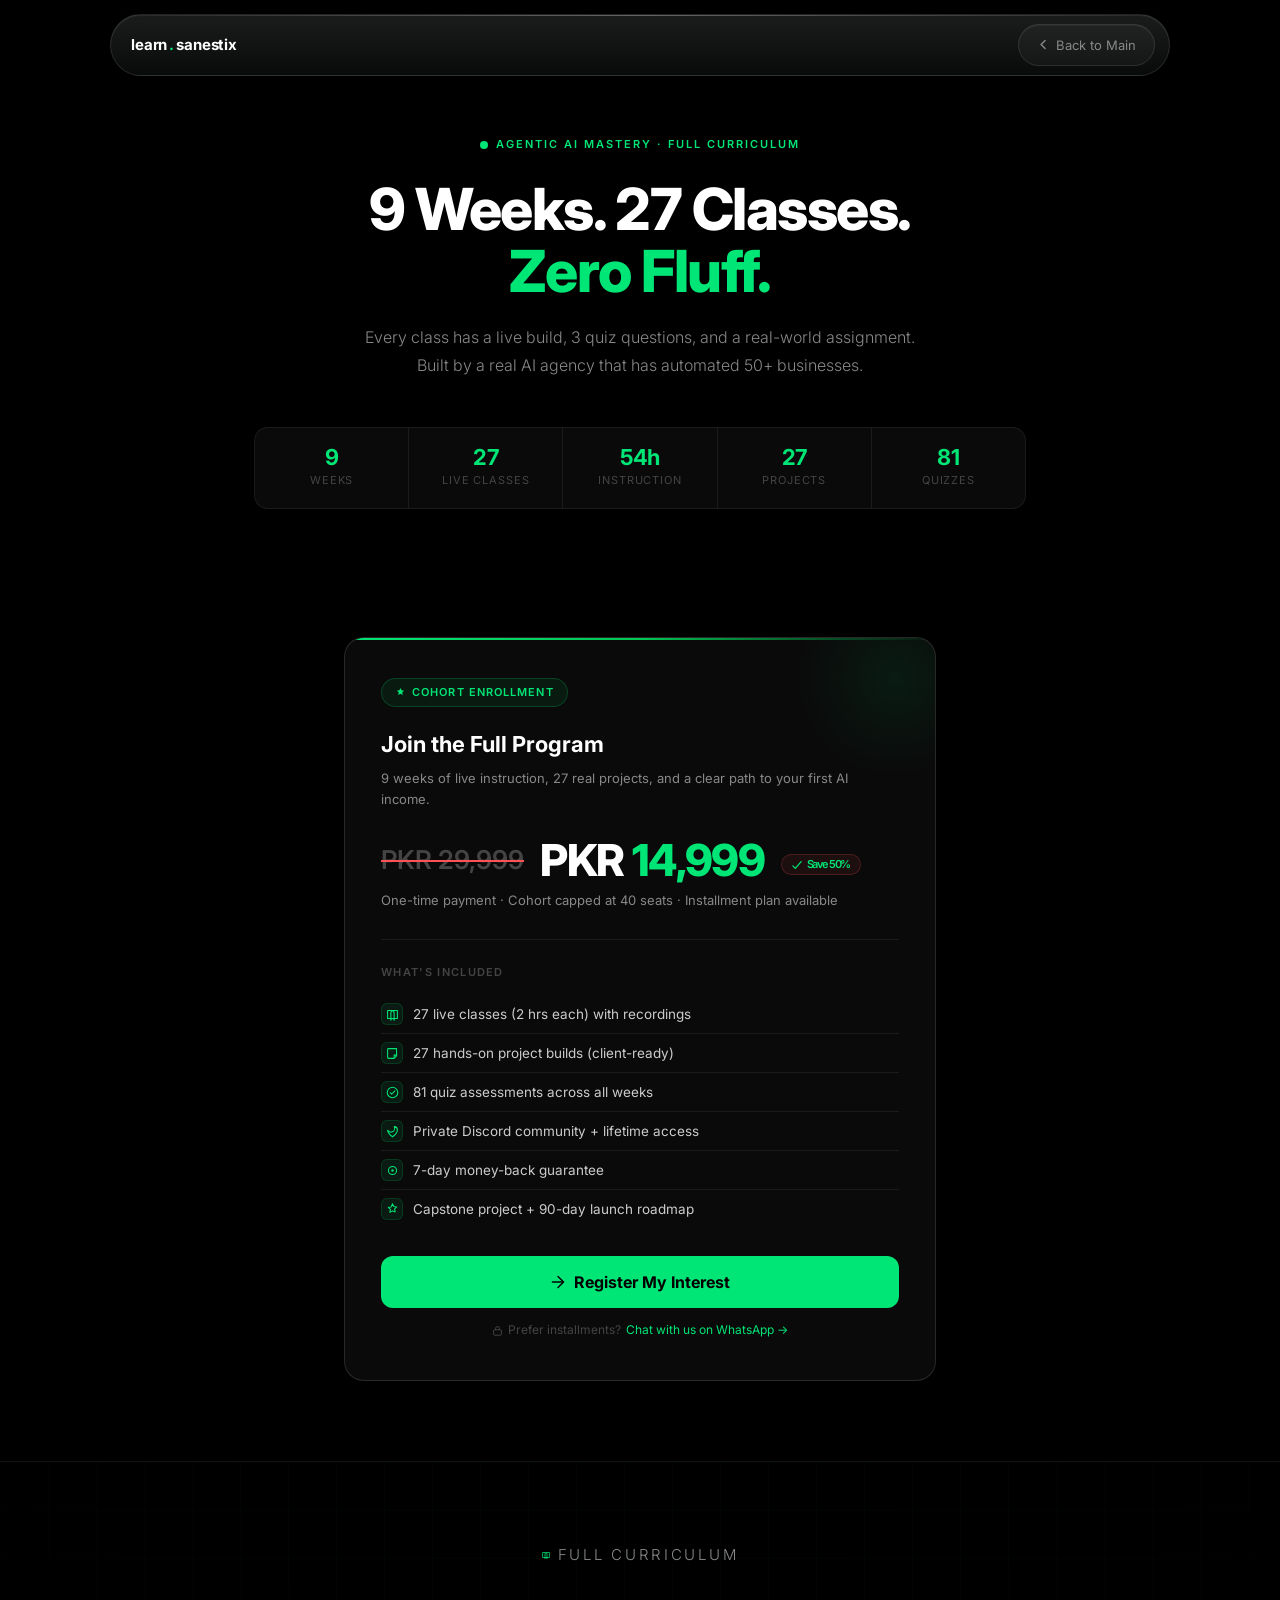
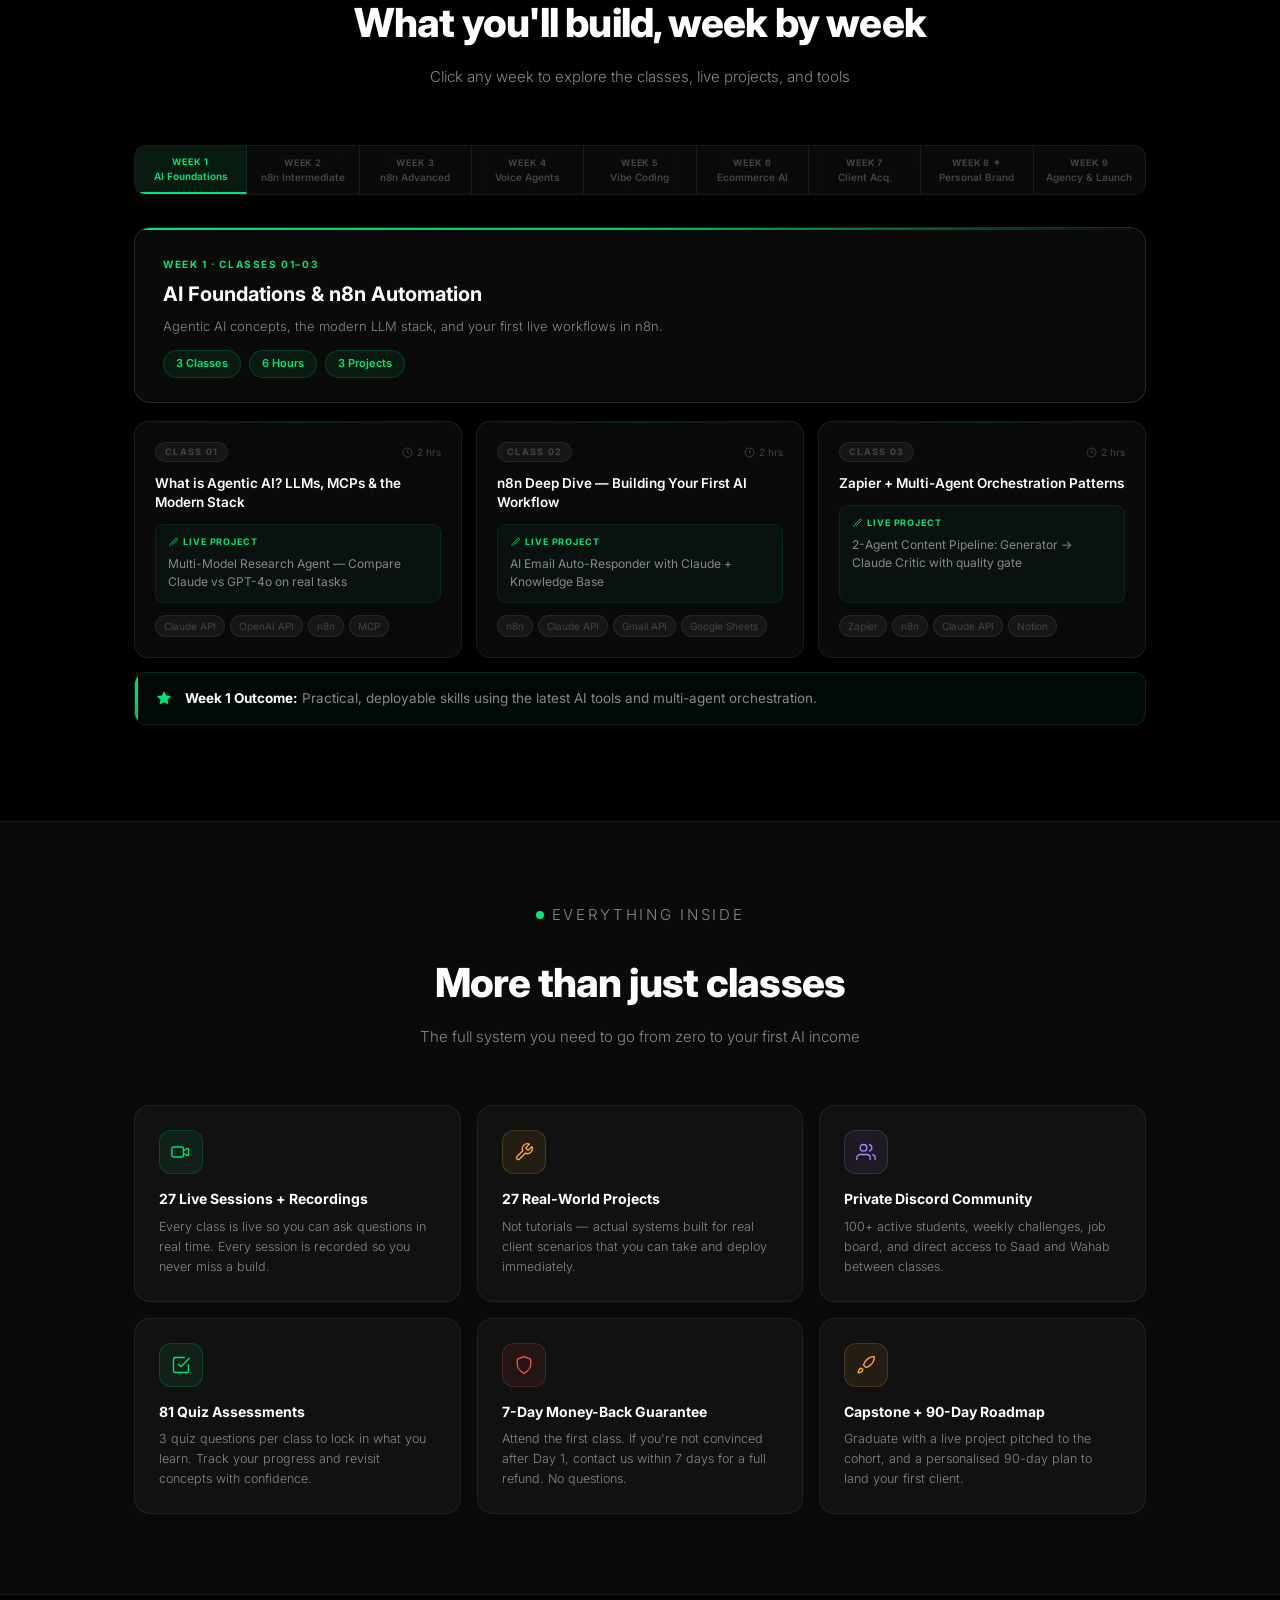
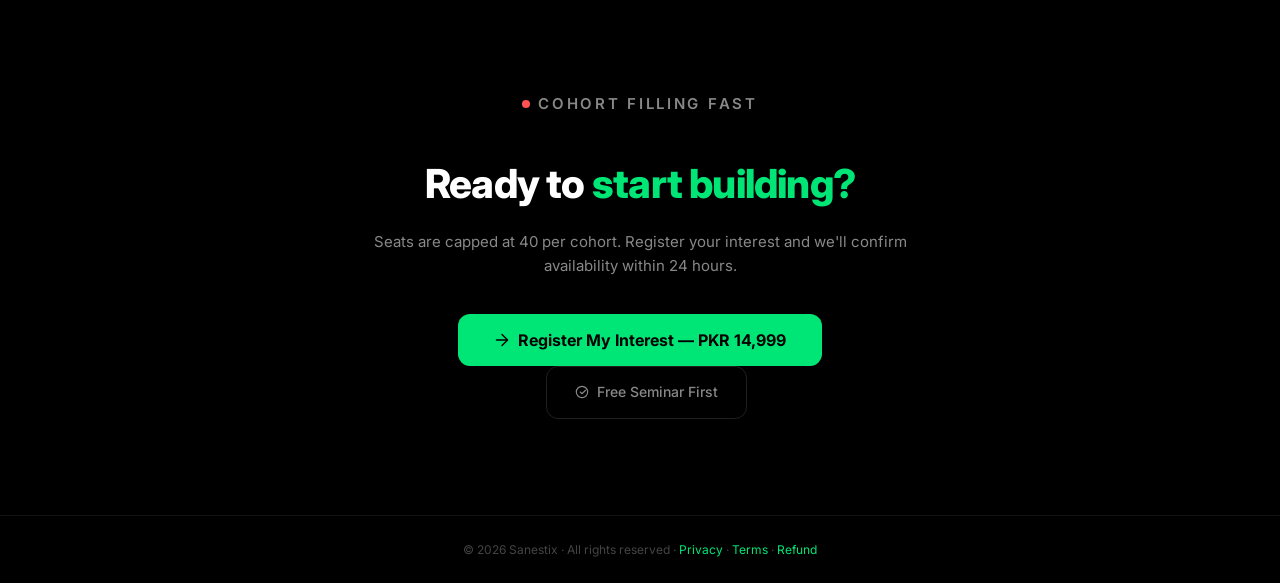
==== course.html @ 9edee6e7 "form added" ====
<!DOCTYPE html>
<html lang="en">
<head>
<meta charset="UTF-8">
<meta name="viewport" content="width=device-width, initial-scale=1.0">
<title>Course Content — Agentic AI Mastery | Sanestix</title>
<link rel="preconnect" href="https://fonts.googleapis.com">
<link href="https://fonts.googleapis.com/css2?family=Inter:ital,wght@0,300;0,400;0,500;0,600;0,700;0,800;0,900;1,300&display=swap" rel="stylesheet">
<style>
*, *::before, *::after { box-sizing: border-box; margin: 0; padding: 0; }
:root {
  --bg:     #000;
  --bg2:    #0a0a0a;
  --bg3:    #111;
  --bg4:    #161616;
  --g1:     #00e676;
  --g2:     #00c853;
  --border: rgba(255,255,255,0.07);
  --border2:rgba(255,255,255,0.12);
  --text:   #fff;
  --text2:  #888;
  --text3:  #444;
  --red:    #ff5252;
  --amber:  #ffab40;
  --purple: #b388ff;
}
html { scroll-behavior: smooth; }
body {
  font-family: 'Inter', sans-serif;
  background: var(--bg);
  color: var(--text);
  font-size: 15px;
  line-height: 1.6;
  overflow-x: hidden;
}
a { color: inherit; text-decoration: none; }
.container { max-width: 1060px; margin: 0 auto; padding: 0 24px; }

/* ── NAV ── */
.nav {
  position: fixed; top: 14px; left: 50%; transform: translateX(-50%); z-index: 100;
  width: min(1060px, calc(100% - 32px));
  background:
    linear-gradient(180deg, rgba(255,255,255,0.09), rgba(255,255,255,0.02)),
    rgba(6,11,7,0.62);
  backdrop-filter: blur(24px) saturate(1.45);
  -webkit-backdrop-filter: blur(24px) saturate(1.45);
  border: 1px solid rgba(255,255,255,0.10);
  border-radius: 999px;
  box-shadow: inset 0 1px 0 rgba(255,255,255,0.06), 0 18px 40px rgba(0,0,0,0.28);
  min-height: 62px;
  display: flex; align-items: center;
}
.nav::before {
  content: "";
  position: absolute;
  inset: 0;
  height: 1px;
  background: linear-gradient(90deg, transparent, rgba(255,255,255,0.28), transparent);
  pointer-events: none;
}
.nav-inner {
  max-width: none; margin: 0 auto; padding: 0 14px 0 20px;
  width: 100%;
  display: flex; align-items: center; justify-content: space-between;
}
.nav-logo {
  font-size: 15px; font-weight: 700; letter-spacing: -0.01em;
  display: flex; align-items: center; gap: 2px;
  color: var(--text); text-decoration: none;
}
.nav-logo span { color: var(--g1); }
.nav-logo:hover { opacity: 0.85; }
.nav-back {
  display: flex; align-items: center; gap: 6px;
  font-size: 13px; color: var(--text2);
  padding: 10px 18px; border-radius: 999px;
  border: 1px solid rgba(255,255,255,0.10);
  background: rgba(255,255,255,0.04);
  box-shadow: inset 0 1px 0 rgba(255,255,255,0.05);
  transition: color .15s, border-color .15s, background .15s, transform .15s;
}
.nav-back:hover {
  color: var(--g1);
  border-color: rgba(0,230,118,0.3);
  background: rgba(255,255,255,0.08);
  transform: translateY(-1px);
}

/* ── HERO ── */
.hero {
  padding: 132px 24px 72px;
  max-width: 820px;
  margin: 0 auto;
  text-align: center;
}
@media (max-width: 640px) {
  .nav {
    width: calc(100% - 20px);
    top: 10px;
  }
  .nav-inner {
    padding: 0 10px 0 16px;
  }
}
.eyebrow {
  display: inline-flex; align-items: center; gap: 8px;
  font-size: 11px; font-weight: 600; letter-spacing: 0.18em;
  text-transform: uppercase; color: var(--g1);
  margin-bottom: 24px;
}
.hero h1 {
  font-size: clamp(32px, 5.5vw, 58px);
  font-weight: 800;
  line-height: 1.08;
  letter-spacing: -0.025em;
  margin-bottom: 20px;
}
.hero h1 em { color: var(--g1); font-style: normal; }
.hero-sub {
  font-size: 16px; color: var(--text2); font-weight: 300;
  line-height: 1.75; max-width: 560px; margin: 0 auto 48px;
}

/* Stats strip */
.stats-strip {
  display: flex; align-items: center; justify-content: center;
  gap: 0;
  background: var(--bg2);
  border: 1px solid var(--border);
  border-radius: 14px;
  overflow: hidden;
  margin-bottom: 56px;
}
.stat-cell {
  flex: 1; padding: 18px 12px; text-align: center;
  border-right: 1px solid var(--border);
}
.stat-cell:last-child { border-right: none; }
.stat-num {
  font-size: 22px; font-weight: 700; color: var(--g1); line-height: 1;
  letter-spacing: -0.02em;
}
.stat-lbl {
  font-size: 11px; color: var(--text3); margin-top: 4px;
  text-transform: uppercase; letter-spacing: 0.08em;
}

/* ── PRICING CARD ── */
.pricing-section {
  padding: 0 24px 80px;
  max-width: 640px;
  margin: 0 auto;
}
.pricing-card {
  background: var(--bg2);
  border: 1px solid var(--border2);
  border-radius: 20px;
  padding: 40px 36px;
  position: relative;
  overflow: hidden;
}
.pricing-card::before {
  content: '';
  position: absolute; top: 0; left: 0; right: 0; height: 2px;
  background: linear-gradient(90deg, var(--g1), var(--g2), transparent);
}
.pricing-glow {
  position: absolute; top: -60px; right: -60px;
  width: 200px; height: 200px;
  background: radial-gradient(circle, rgba(0,230,118,0.08) 0%, transparent 70%);
  pointer-events: none;
}
.pricing-badge {
  display: inline-flex; align-items: center; gap: 6px;
  background: rgba(0,230,118,0.07);
  border: 1px solid rgba(0,230,118,0.2);
  color: var(--g1); font-size: 11px; font-weight: 600;
  padding: 5px 13px; border-radius: 100px;
  text-transform: uppercase; letter-spacing: 0.1em;
  margin-bottom: 20px;
}
.pricing-head { margin-bottom: 28px; }
.pricing-head h2 {
  font-size: 22px; font-weight: 700; margin-bottom: 6px;
}
.pricing-head p { font-size: 13px; color: var(--text2); }

.price-row {
  display: flex; align-items: center; gap: 16px;
  margin-bottom: 8px;
}
.price-old {
  font-size: 26px; font-weight: 600; color: var(--text3);
  text-decoration: line-through;
  text-decoration-color: var(--red);
  text-decoration-thickness: 2px;
  position: relative;
}
.price-new {
  font-size: 44px; font-weight: 800; color: var(--text);
  letter-spacing: -0.03em; line-height: 1;
}
.price-new span { color: var(--g1); }
.price-note { font-size: 13px; color: var(--text2); margin-bottom: 28px; }
.save-badge {
  display: inline-flex; align-items: center; gap: 5px;
  background: rgba(255,82,82,0.08);
  border: 1px solid rgba(255,82,82,0.2);
  color: var(--red); font-size: 11px; font-weight: 600;
  padding: 4px 10px; border-radius: 100px;
  margin-left: 8px; vertical-align: middle;
}

.pricing-divider {
  height: 1px; background: var(--border); margin: 24px 0;
}

.what-included { margin-bottom: 28px; }
.what-included h4 {
  font-size: 11px; font-weight: 600; color: var(--text3);
  letter-spacing: 0.12em; text-transform: uppercase;
  margin-bottom: 14px;
}
.include-item {
  display: flex; align-items: center; gap: 10px;
  padding: 8px 0;
  border-bottom: 1px solid var(--border);
  font-size: 13.5px; color: #ccc;
}
.include-item:last-child { border-bottom: none; }
.include-icon {
  width: 22px; height: 22px; border-radius: 6px; flex-shrink: 0;
  background: rgba(0,230,118,0.08); border: 1px solid rgba(0,230,118,0.15);
  display: flex; align-items: center; justify-content: center;
}

.enroll-btn {
  width: 100%;
  display: flex; align-items: center; justify-content: center; gap: 8px;
  background: var(--g1); color: #000;
  border: none; border-radius: 12px;
  padding: 16px; font-size: 16px; font-weight: 700;
  font-family: 'Inter', sans-serif;
  cursor: pointer; transition: background .15s, transform .12s;
  margin-bottom: 12px;
}
.enroll-btn:hover { background: var(--g2); transform: translateY(-1px); }
.enroll-btn:active { transform: none; }

.installment-note {
  text-align: center; font-size: 12px; color: var(--text3);
  display: flex; align-items: center; justify-content: center; gap: 5px;
}
.installment-note a { color: var(--g1); }

/* ── CURRICULUM ── */
.curriculum-section {
  padding: 80px 0 96px;
  border-top: 1px solid var(--border);
  position: relative;
  overflow: hidden;
}
.curriculum-section::before {
  content: '';
  position: absolute; inset: 0;
  background-image:
    linear-gradient(rgba(0,230,118,0.025) 1px, transparent 1px),
    linear-gradient(90deg, rgba(0,230,118,0.025) 1px, transparent 1px);
  background-size: 48px 48px;
  mask-image: radial-gradient(ellipse 80% 60% at 50% 0%, black 20%, transparent 100%);
  pointer-events: none;
}
.section-head { text-align: center; margin-bottom: 56px; }
.section-head h2 {
  font-size: clamp(26px, 4vw, 40px); font-weight: 800;
  letter-spacing: -0.02em; margin-bottom: 10px;
}
.section-head p { font-size: 15px; color: var(--text2); font-weight: 300; }

/* Week nav */
.week-nav {
  display: flex; gap: 0;
  background: var(--bg2); border: 1px solid var(--border);
  border-radius: 12px; overflow: hidden;
  margin-bottom: 32px;
  overflow-x: auto;
}
.week-btn {
  flex: 1; min-width: 72px; padding: 10px 6px;
  background: none; border: none; border-right: 1px solid var(--border);
  cursor: pointer; text-align: center; transition: background .15s;
  font-family: 'Inter', sans-serif;
}
.week-btn:last-child { border-right: none; }
.week-btn .wn { display: block; font-size: 9px; font-weight: 700; color: var(--text3); letter-spacing: 0.1em; text-transform: uppercase; margin-bottom: 3px; }
.week-btn .wl { display: block; font-size: 10px; font-weight: 600; color: var(--text3); white-space: nowrap; overflow: hidden; text-overflow: ellipsis; }
.week-btn:hover { background: rgba(255,255,255,0.03); }
.week-btn:hover .wn, .week-btn:hover .wl { color: var(--text2); }
.week-btn.active { background: rgba(0,230,118,0.07); border-bottom: 2px solid var(--g1); }
.week-btn.active .wn, .week-btn.active .wl { color: var(--g1); }

/* Week panel */
.week-panel { display: none; }
.week-panel.active { display: block; }

.week-header-card {
  background: var(--bg2);
  border: 1px solid var(--border2);
  border-radius: 16px; padding: 28px 28px 24px;
  margin-bottom: 18px;
  position: relative; overflow: hidden;
}
.week-header-card::after {
  content: '';
  position: absolute; top: 0; left: 0; right: 0; height: 2px;
  background: linear-gradient(90deg, var(--g1), var(--g2), transparent);
}
.week-label {
  font-size: 10px; font-weight: 700; color: var(--g1);
  letter-spacing: 0.16em; text-transform: uppercase; margin-bottom: 6px;
}
.week-title {
  font-size: 20px; font-weight: 700; margin-bottom: 6px;
}
.week-desc { font-size: 13px; color: var(--text2); font-weight: 300; }
.week-pills {
  display: flex; gap: 8px; margin-top: 14px; flex-wrap: wrap;
}
.week-pill {
  font-size: 11px; font-weight: 600; color: var(--g1);
  background: rgba(0,230,118,0.07); border: 1px solid rgba(0,230,118,0.18);
  padding: 4px 12px; border-radius: 100px;
}

/* Classes grid */
.classes-grid {
  display: grid; grid-template-columns: repeat(3, 1fr);
  gap: 14px; margin-bottom: 14px;
}
.class-card {
  background: var(--bg2);
  border: 1px solid var(--border);
  border-radius: 14px; padding: 20px;
  display: flex; flex-direction: column; gap: 12px;
  transition: border-color .2s, transform .2s;
  position: relative; overflow: hidden;
}
.class-card::before {
  content: '';
  position: absolute; top: 0; left: 0; right: 0; height: 1px;
  background: linear-gradient(90deg, transparent, rgba(0,230,118,0.12), transparent);
}
.class-card:hover {
  border-color: rgba(0,230,118,0.35);
  transform: translateY(-2px);
}
.class-top {
  display: flex; align-items: center; justify-content: space-between;
}
.class-num {
  font-size: 9px; font-weight: 700; color: var(--text3);
  letter-spacing: 0.14em; text-transform: uppercase;
  background: var(--bg4); border: 1px solid var(--border);
  padding: 2px 9px; border-radius: 100px;
}
.class-dur {
  display: flex; align-items: center; gap: 4px;
  font-size: 10px; color: var(--text3);
}
.class-title {
  font-size: 13.5px; font-weight: 600; color: var(--text); line-height: 1.4;
}
.class-project {
  background: rgba(0,230,118,0.04);
  border: 1px solid rgba(0,230,118,0.1);
  border-radius: 9px; padding: 10px 12px;
  flex: 1;
}
.project-label {
  display: flex; align-items: center; gap: 5px;
  font-size: 9px; font-weight: 700; color: var(--g1);
  letter-spacing: 0.1em; text-transform: uppercase; margin-bottom: 5px;
}
.project-title { font-size: 12px; color: var(--text2); line-height: 1.55; }
.class-tools { display: flex; flex-wrap: wrap; gap: 5px; }
.tool-tag {
  font-size: 10px; background: var(--bg4);
  border: 1px solid var(--border); color: var(--text3);
  padding: 2px 8px; border-radius: 100px;
  transition: color .15s, border-color .15s;
}
.class-card:hover .tool-tag { color: var(--text2); border-color: rgba(0,230,118,0.18); }

/* Outcome bar */
.outcome-bar {
  background: rgba(0,230,118,0.04);
  border: 1px solid rgba(0,230,118,0.15);
  border-radius: 12px; padding: 15px 20px;
  display: flex; align-items: center; gap: 12px;
  font-size: 13.5px; color: var(--text2);
  position: relative; overflow: hidden;
}
.outcome-bar::before {
  content: '';
  position: absolute; left: 0; top: 0; bottom: 0; width: 3px;
  background: linear-gradient(180deg, var(--g1), var(--g2));
}
.outcome-bar strong { color: var(--text); }

/* ── WHAT'S INCLUDED ── */
.included-section {
  background: var(--bg2);
  border-top: 1px solid var(--border);
  border-bottom: 1px solid var(--border);
  padding: 80px 0;
}
.included-grid {
  display: grid; grid-template-columns: repeat(3, 1fr); gap: 16px;
  margin-top: 48px;
}
.included-card {
  background: var(--bg3);
  border: 1px solid var(--border);
  border-radius: 16px; padding: 24px;
  transition: border-color .2s, transform .2s;
}
.included-card:hover {
  border-color: rgba(0,230,118,0.3);
  transform: translateY(-2px);
}
.included-icon {
  width: 44px; height: 44px; border-radius: 12px; flex-shrink: 0;
  display: flex; align-items: center; justify-content: center;
  margin-bottom: 14px;
}
.included-icon.green { background: rgba(0,230,118,0.08); border: 1px solid rgba(0,230,118,0.18); }
.included-icon.amber { background: rgba(255,171,64,0.08); border: 1px solid rgba(255,171,64,0.18); }
.included-icon.purple { background: rgba(179,136,255,0.08); border: 1px solid rgba(179,136,255,0.18); }
.included-icon.red { background: rgba(255,82,82,0.08); border: 1px solid rgba(255,82,82,0.18); }
.included-icon.blue { background: rgba(96,165,250,0.08); border: 1px solid rgba(96,165,250,0.18); }
.included-card h4 {
  font-size: 14px; font-weight: 700; margin-bottom: 6px;
}
.included-card p { font-size: 12.5px; color: var(--text2); line-height: 1.6; font-weight: 300; }

/* ── CTA BOTTOM ── */
.cta-section {
  padding: 96px 24px;
  text-align: center;
  max-width: 600px;
  margin: 0 auto;
}
.cta-section h2 {
  font-size: clamp(26px, 4vw, 40px); font-weight: 800;
  letter-spacing: -0.02em; margin-bottom: 14px;
}
.cta-section h2 em { color: var(--g1); font-style: normal; }
.cta-section p { font-size: 15px; color: var(--text2); margin-bottom: 36px; }
.btn-green {
  display: inline-flex; align-items: center; gap: 8px;
  background: var(--g1); color: #000;
  font-size: 16px; font-weight: 700;
  padding: 16px 36px; border-radius: 12px;
  transition: background .15s, transform .12s;
  border: none; cursor: pointer; font-family: 'Inter', sans-serif;
}
.btn-green:hover { background: var(--g2); transform: translateY(-1px); }
.btn-ghost {
  display: inline-flex; align-items: center; gap: 8px;
  background: transparent; color: var(--text2);
  font-size: 14px; font-weight: 500;
  padding: 14px 28px; border-radius: 12px;
  border: 1px solid var(--border2);
  transition: border-color .15s, color .15s;
  margin-left: 12px;
}
.btn-ghost:hover { border-color: rgba(0,230,118,0.35); color: var(--text); }

/* ── FOOTER ── */
footer {
  border-top: 1px solid var(--border);
  text-align: center; padding: 24px;
  font-size: 12px; color: var(--text3);
}
footer a { color: var(--g1); }

/* ── MODAL ── */
.overlay {
  display: none;
  position: fixed; inset: 0; z-index: 200;
  background: rgba(0,0,0,0.82); backdrop-filter: blur(6px);
  align-items: center; justify-content: center; padding: 24px;
}
.overlay.open { display: flex; }
.modal {
  background: #111; border: 1px solid rgba(255,255,255,0.1);
  border-radius: 18px; padding: 40px 36px;
  width: 100%; max-width: 400px; position: relative;
}
.modal-close {
  position: absolute; top: 16px; right: 18px;
  background: none; border: none; color: #555;
  font-size: 22px; cursor: pointer;
}
.modal-close:hover { color: #fff; }
.modal h2 { font-size: 20px; font-weight: 700; margin-bottom: 6px; }
.modal p { font-size: 13px; color: #777; margin-bottom: 24px; }
.field { margin-bottom: 14px; }
.field label {
  display: block; font-size: 11px; font-weight: 600;
  letter-spacing: 0.1em; color: #555; text-transform: uppercase; margin-bottom: 7px;
}
.field input {
  width: 100%; background: #1a1a1a;
  border: 1px solid rgba(255,255,255,0.1);
  border-radius: 10px; padding: 13px 14px;
  color: #fff; font-size: 14px;
  font-family: 'Inter', sans-serif; outline: none;
  transition: border-color .2s;
}
.field input::placeholder { color: #333; }
.field input:focus { border-color: var(--g1); box-shadow: 0 0 0 3px rgba(0,230,118,0.07); }
.modal-btn {
  width: 100%; background: var(--g1); color: #000;
  border: none; border-radius: 10px; padding: 14px;
  font-size: 15px; font-weight: 700;
  font-family: 'Inter', sans-serif; cursor: pointer;
  margin-top: 4px; transition: background .15s;
  display: flex; align-items: center; justify-content: center; gap: 8px;
}
.modal-btn:hover { background: var(--g2); }
.privacy { text-align: center; font-size: 11px; color: #333; margin-top: 10px; display: flex; align-items: center; justify-content: center; gap: 5px; }

/* Success */
.success-state { display: none; text-align: center; }
.success-icon {
  width: 54px; height: 54px; border-radius: 50%;
  background: rgba(0,230,118,0.08); border: 2px solid var(--g1);
  display: flex; align-items: center; justify-content: center;
  margin: 0 auto 16px;
}
.success-state h3 { font-size: 20px; font-weight: 700; margin-bottom: 8px; }
.success-state p { font-size: 13px; color: #777; line-height: 1.6; }
.wa-btn {
  display: inline-flex; align-items: center; gap: 8px;
  background: #25d366; color: #000;
  font-weight: 700; font-size: 14px;
  padding: 11px 20px; border-radius: 100px;
  margin-top: 16px; font-family: 'Inter', sans-serif;
}
.wa-btn:hover { opacity: 0.88; }

/* ── RESPONSIVE ── */
@media (max-width: 820px) {
  .classes-grid { grid-template-columns: 1fr 1fr; }
  .included-grid { grid-template-columns: 1fr 1fr; }
}
@media (max-width: 540px) {
  .classes-grid { grid-template-columns: 1fr; }
  .included-grid { grid-template-columns: 1fr; }
  .pricing-card { padding: 28px 20px; }
  .modal { padding: 28px 20px; }
  .stats-strip { flex-wrap: wrap; }
  .stat-cell { min-width: 50%; border-bottom: 1px solid var(--border); }
}
</style>
</head>
<body>

<!-- NAV -->
<nav class="nav">
  <div class="nav-inner">
    <a href="index.html" class="nav-logo">learn<span>.</span>sanestix</a>
    <a href="index.html" class="nav-back">
      <svg width="13" height="13" viewBox="0 0 16 16" fill="none"><path d="M10 3L5 8l5 5" stroke="currentColor" stroke-width="1.7" stroke-linecap="round" stroke-linejoin="round"/></svg>
      Back to Main
    </a>
  </div>
</nav>

<!-- HERO -->
<section class="hero">
  <div class="eyebrow">
    <svg width="8" height="8" viewBox="0 0 8 8"><circle cx="4" cy="4" r="4" fill="#00e676"/></svg>
    Agentic AI Mastery · Full Curriculum
  </div>
  <h1>9 Weeks. 27 Classes.<br><em>Zero Fluff.</em></h1>
  <p class="hero-sub">Every class has a live build, 3 quiz questions, and a real-world assignment. Built by a real AI agency that has automated 50+ businesses.</p>

  <div class="stats-strip">
    <div class="stat-cell">
      <div class="stat-num">9</div>
      <div class="stat-lbl">Weeks</div>
    </div>
    <div class="stat-cell">
      <div class="stat-num">27</div>
      <div class="stat-lbl">Live Classes</div>
    </div>
    <div class="stat-cell">
      <div class="stat-num">54h</div>
      <div class="stat-lbl">Instruction</div>
    </div>
    <div class="stat-cell">
      <div class="stat-num">27</div>
      <div class="stat-lbl">Projects</div>
    </div>
    <div class="stat-cell">
      <div class="stat-num">81</div>
      <div class="stat-lbl">Quizzes</div>
    </div>
  </div>
</section>

<!-- PRICING CARD -->
<div class="pricing-section">
  <div class="pricing-card">
    <div class="pricing-glow"></div>

    <div class="pricing-badge">
      <svg width="11" height="11" viewBox="0 0 16 16" fill="none"><path d="M8 1.5l1.6 3.3 3.6.5-2.6 2.5.6 3.7L8 9.7 4.8 11.5l.6-3.7L2.8 5.3l3.6-.5z" fill="#00e676"/></svg>
      Cohort Enrollment
    </div>

    <div class="pricing-head">
      <h2>Join the Full Program</h2>
      <p>9 weeks of live instruction, 27 real projects, and a clear path to your first AI income.</p>
    </div>

    <div class="price-row">
      <div class="price-old">PKR 29,999</div>
      <div class="price-new">PKR <span>14,999</span>
        <span class="save-badge">
          <svg width="10" height="10" viewBox="0 0 12 12" fill="none"><polyline points="1,7 4,10 11,2" stroke="currentColor" stroke-width="1.5" stroke-linecap="round" stroke-linejoin="round"/></svg>
          Save 50%
        </span>
      </div>
    </div>
    <p class="price-note">One-time payment · Cohort capped at 40 seats · Installment plan available</p>

    <div class="pricing-divider"></div>

    <div class="what-included">
      <h4>What's included</h4>

      <div class="include-item">
        <div class="include-icon">
          <svg width="13" height="13" viewBox="0 0 16 16" fill="none"><path d="M2 3h5a3 3 0 013 3v9a2 2 0 00-2-2H2z" stroke="#00e676" stroke-width="1.3" stroke-linecap="round" stroke-linejoin="round"/><path d="M14 3h-5a3 3 0 00-3 3v9a2 2 0 012-2h6z" stroke="#00e676" stroke-width="1.3" stroke-linecap="round" stroke-linejoin="round"/></svg>
        </div>
        27 live classes (2 hrs each) with recordings
      </div>
      <div class="include-item">
        <div class="include-icon">
          <svg width="13" height="13" viewBox="0 0 16 16" fill="none"><path d="M13 2H3a1 1 0 00-1 1v10a1 1 0 001 1h7l3-3V3a1 1 0 00-1-1z" stroke="#00e676" stroke-width="1.3" stroke-linecap="round" stroke-linejoin="round"/><path d="M10 13v-3h3" stroke="#00e676" stroke-width="1.3" stroke-linecap="round" stroke-linejoin="round"/></svg>
        </div>
        27 hands-on project builds (client-ready)
      </div>
      <div class="include-item">
        <div class="include-icon">
          <svg width="13" height="13" viewBox="0 0 16 16" fill="none"><circle cx="8" cy="8" r="6.5" stroke="#00e676" stroke-width="1.3"/><polyline points="5,8 7,10 11,6" stroke="#00e676" stroke-width="1.3" stroke-linecap="round" stroke-linejoin="round"/></svg>
        </div>
        81 quiz assessments across all weeks
      </div>
      <div class="include-item">
        <div class="include-icon">
          <svg width="13" height="13" viewBox="0 0 16 16" fill="none"><path d="M10.3 2.5A4 4 0 012 6c0 3.9 6 8.5 6 8.5s6-4.6 6-8.5a4 4 0 00-3.7-4z" stroke="#00e676" stroke-width="1.3" stroke-linecap="round"/></svg>
        </div>
        Private Discord community + lifetime access
      </div>
      <div class="include-item">
        <div class="include-icon">
          <svg width="13" height="13" viewBox="0 0 16 16" fill="none"><path d="M3 8a5 5 0 0010 0A5 5 0 003 8z" stroke="#00e676" stroke-width="1.3"/><circle cx="8" cy="8" r="1.5" fill="#00e676"/></svg>
        </div>
        7-day money-back guarantee
      </div>
      <div class="include-item">
        <div class="include-icon">
          <svg width="13" height="13" viewBox="0 0 16 16" fill="none"><path d="M8 1l1.6 3.3 3.6.5-2.6 2.5.6 3.7L8 9.7 4.8 11.5l.6-3.7L2.8 5.3l3.6-.5z" stroke="#00e676" stroke-width="1.3" stroke-linejoin="round"/></svg>
        </div>
        Capstone project + 90-day launch roadmap
      </div>
    </div>

    <button class="enroll-btn" onclick="openModal()">
      <svg width="16" height="16" viewBox="0 0 20 20" fill="none"><path d="M3 10h14M10 3l7 7-7 7" stroke="#000" stroke-width="1.8" stroke-linecap="round" stroke-linejoin="round"/></svg>
      Register My Interest
    </button>
    <p class="installment-note">
      <svg width="11" height="11" viewBox="0 0 14 14" fill="none"><rect x="2" y="6" width="10" height="7" rx="1.5" stroke="currentColor" stroke-width="1.2"/><path d="M4.5 6V4.5a2.5 2.5 0 015 0V6" stroke="currentColor" stroke-width="1.2" stroke-linecap="round"/></svg>
      Prefer installments? <a href="https://wa.me/923014422951" target="_blank">Chat with us on WhatsApp →</a>
    </p>
  </div>
</div>

<!-- CURRICULUM -->
<section class="curriculum-section" id="curriculum">
  <div class="container">
    <div class="section-head">
      <p class="eyebrow">
        <svg width="8" height="8" viewBox="0 0 16 16" fill="none"><path d="M2 3h5a3 3 0 013 3v9a2 2 0 00-2-2H2z" stroke="#00e676" stroke-width="1.5" stroke-linecap="round"/><path d="M14 3h-5a3 3 0 00-3 3v9a2 2 0 012-2h6z" stroke="#00e676" stroke-width="1.5" stroke-linecap="round"/></svg>
        Full Curriculum
      </p>
      <h2>What you'll build, week by week</h2>
      <p>Click any week to explore the classes, live projects, and tools</p>
    </div>

    <!-- Week Nav -->
    <div class="week-nav">
      <button class="week-btn active" onclick="switchWeek(1)"><span class="wn">Week 1</span><span class="wl">AI Foundations</span></button>
      <button class="week-btn" onclick="switchWeek(2)"><span class="wn">Week 2</span><span class="wl">n8n Intermediate</span></button>
      <button class="week-btn" onclick="switchWeek(3)"><span class="wn">Week 3</span><span class="wl">n8n Advanced</span></button>
      <button class="week-btn" onclick="switchWeek(4)"><span class="wn">Week 4</span><span class="wl">Voice Agents</span></button>
      <button class="week-btn" onclick="switchWeek(5)"><span class="wn">Week 5</span><span class="wl">Vibe Coding</span></button>
      <button class="week-btn" onclick="switchWeek(6)"><span class="wn">Week 6</span><span class="wl">Ecommerce AI</span></button>
      <button class="week-btn" onclick="switchWeek(7)"><span class="wn">Week 7</span><span class="wl">Client Acq.</span></button>
      <button class="week-btn" onclick="switchWeek(8)"><span class="wn">Week 8 ✦</span><span class="wl">Personal Brand</span></button>
      <button class="week-btn" onclick="switchWeek(9)"><span class="wn">Week 9</span><span class="wl">Agency & Launch</span></button>
    </div>

    <!-- WEEK 1 -->
    <div class="week-panel active" id="w1">
      <div class="week-header-card">
        <div class="week-label">Week 1 · Classes 01–03</div>
        <div class="week-title">AI Foundations & n8n Automation</div>
        <div class="week-desc">Agentic AI concepts, the modern LLM stack, and your first live workflows in n8n.</div>
        <div class="week-pills"><span class="week-pill">3 Classes</span><span class="week-pill">6 Hours</span><span class="week-pill">3 Projects</span></div>
      </div>
      <div class="classes-grid">
        <div class="class-card">
          <div class="class-top"><div class="class-num">Class 01</div><div class="class-dur"><svg width="11" height="11" viewBox="0 0 16 16" fill="none"><circle cx="8" cy="8" r="6.5" stroke="currentColor" stroke-width="1.3"/><path d="M8 5v3l2 1.5" stroke="currentColor" stroke-width="1.3" stroke-linecap="round"/></svg> 2 hrs</div></div>
          <div class="class-title">What is Agentic AI? LLMs, MCPs & the Modern Stack</div>
          <div class="class-project"><div class="project-label"><svg width="10" height="10" viewBox="0 0 16 16" fill="none"><path d="M13 2l-8 8 2 2 8-8z" stroke="#00e676" stroke-width="1.4" stroke-linecap="round" stroke-linejoin="round"/><path d="M2 14l3-1-2-2z" fill="#00e676"/></svg> Live Project</div><div class="project-title">Multi-Model Research Agent — Compare Claude vs GPT-4o on real tasks</div></div>
          <div class="class-tools"><span class="tool-tag">Claude API</span><span class="tool-tag">OpenAI API</span><span class="tool-tag">n8n</span><span class="tool-tag">MCP</span></div>
        </div>
        <div class="class-card">
          <div class="class-top"><div class="class-num">Class 02</div><div class="class-dur"><svg width="11" height="11" viewBox="0 0 16 16" fill="none"><circle cx="8" cy="8" r="6.5" stroke="currentColor" stroke-width="1.3"/><path d="M8 5v3l2 1.5" stroke="currentColor" stroke-width="1.3" stroke-linecap="round"/></svg> 2 hrs</div></div>
          <div class="class-title">n8n Deep Dive — Building Your First AI Workflow</div>
          <div class="class-project"><div class="project-label"><svg width="10" height="10" viewBox="0 0 16 16" fill="none"><path d="M13 2l-8 8 2 2 8-8z" stroke="#00e676" stroke-width="1.4" stroke-linecap="round" stroke-linejoin="round"/><path d="M2 14l3-1-2-2z" fill="#00e676"/></svg> Live Project</div><div class="project-title">AI Email Auto-Responder with Claude + Knowledge Base</div></div>
          <div class="class-tools"><span class="tool-tag">n8n</span><span class="tool-tag">Claude API</span><span class="tool-tag">Gmail API</span><span class="tool-tag">Google Sheets</span></div>
        </div>
        <div class="class-card">
          <div class="class-top"><div class="class-num">Class 03</div><div class="class-dur"><svg width="11" height="11" viewBox="0 0 16 16" fill="none"><circle cx="8" cy="8" r="6.5" stroke="currentColor" stroke-width="1.3"/><path d="M8 5v3l2 1.5" stroke="currentColor" stroke-width="1.3" stroke-linecap="round"/></svg> 2 hrs</div></div>
          <div class="class-title">Zapier + Multi-Agent Orchestration Patterns</div>
          <div class="class-project"><div class="project-label"><svg width="10" height="10" viewBox="0 0 16 16" fill="none"><path d="M13 2l-8 8 2 2 8-8z" stroke="#00e676" stroke-width="1.4" stroke-linecap="round" stroke-linejoin="round"/><path d="M2 14l3-1-2-2z" fill="#00e676"/></svg> Live Project</div><div class="project-title">2-Agent Content Pipeline: Generator → Claude Critic with quality gate</div></div>
          <div class="class-tools"><span class="tool-tag">Zapier</span><span class="tool-tag">n8n</span><span class="tool-tag">Claude API</span><span class="tool-tag">Notion</span></div>
        </div>
      </div>
      <div class="outcome-bar">
        <svg width="18" height="18" viewBox="0 0 20 20" fill="none" flex-shrink="0"><path d="M10 1l2.4 5 5.6.8-4 3.9.9 5.3L10 13.5 5.1 16l.9-5.3L2 6.8l5.6-.8z" fill="#00e676"/></svg>
        <span><strong>Week 1 Outcome:</strong> Practical, deployable skills using the latest AI tools and multi-agent orchestration.</span>
      </div>
    </div>

    <!-- WEEK 2 -->
    <div class="week-panel" id="w2">
      <div class="week-header-card">
        <div class="week-label">Week 2 · Classes 04–06</div>
        <div class="week-title">n8n Intermediate — Data, APIs & Sub-Workflows</div>
        <div class="week-desc">Advanced data handling, REST APIs, OAuth, and agentic loops.</div>
        <div class="week-pills"><span class="week-pill">3 Classes</span><span class="week-pill">6 Hours</span><span class="week-pill">3 Projects</span></div>
      </div>
      <div class="classes-grid">
        <div class="class-card">
          <div class="class-top"><div class="class-num">Class 04</div><div class="class-dur"><svg width="11" height="11" viewBox="0 0 16 16" fill="none"><circle cx="8" cy="8" r="6.5" stroke="currentColor" stroke-width="1.3"/><path d="M8 5v3l2 1.5" stroke="currentColor" stroke-width="1.3" stroke-linecap="round"/></svg> 2 hrs</div></div>
          <div class="class-title">Advanced Data Manipulation & AI Transformation</div>
          <div class="class-project"><div class="project-label"><svg width="10" height="10" viewBox="0 0 16 16" fill="none"><path d="M13 2l-8 8 2 2 8-8z" stroke="#00e676" stroke-width="1.4" stroke-linecap="round" stroke-linejoin="round"/><path d="M2 14l3-1-2-2z" fill="#00e676"/></svg> Live Project</div><div class="project-title">Universal AI Data Cleaning Pipeline — Claude normalises any input format</div></div>
          <div class="class-tools"><span class="tool-tag">n8n</span><span class="tool-tag">Claude API</span><span class="tool-tag">Airtable</span><span class="tool-tag">JMESPath</span></div>
        </div>
        <div class="class-card">
          <div class="class-top"><div class="class-num">Class 05</div><div class="class-dur"><svg width="11" height="11" viewBox="0 0 16 16" fill="none"><circle cx="8" cy="8" r="6.5" stroke="currentColor" stroke-width="1.3"/><path d="M8 5v3l2 1.5" stroke="currentColor" stroke-width="1.3" stroke-linecap="round"/></svg> 2 hrs</div></div>
          <div class="class-title">REST APIs, OAuth, Webhooks & AI-Augmented Integrations</div>
          <div class="class-project"><div class="project-label"><svg width="10" height="10" viewBox="0 0 16 16" fill="none"><path d="M13 2l-8 8 2 2 8-8z" stroke="#00e676" stroke-width="1.4" stroke-linecap="round" stroke-linejoin="round"/><path d="M2 14l3-1-2-2z" fill="#00e676"/></svg> Live Project</div><div class="project-title">GitHub → Notion Project Tracker with AI-generated summaries</div></div>
          <div class="class-tools"><span class="tool-tag">GitHub API</span><span class="tool-tag">Notion API</span><span class="tool-tag">OAuth2</span><span class="tool-tag">Claude API</span></div>
        </div>
        <div class="class-card">
          <div class="class-top"><div class="class-num">Class 06</div><div class="class-dur"><svg width="11" height="11" viewBox="0 0 16 16" fill="none"><circle cx="8" cy="8" r="6.5" stroke="currentColor" stroke-width="1.3"/><path d="M8 5v3l2 1.5" stroke="currentColor" stroke-width="1.3" stroke-linecap="round"/></svg> 2 hrs</div></div>
          <div class="class-title">Sub-Workflows, AI Chains & Agentic Loops</div>
          <div class="class-project"><div class="project-label"><svg width="10" height="10" viewBox="0 0 16 16" fill="none"><path d="M13 2l-8 8 2 2 8-8z" stroke="#00e676" stroke-width="1.4" stroke-linecap="round" stroke-linejoin="round"/><path d="M2 14l3-1-2-2z" fill="#00e676"/></svg> Live Project</div><div class="project-title">Autonomous Research Agent — Claude decides which tools to call next</div></div>
          <div class="class-tools"><span class="tool-tag">Claude tool_use API</span><span class="tool-tag">Supabase</span><span class="tool-tag">n8n</span></div>
        </div>
      </div>
      <div class="outcome-bar"><svg width="18" height="18" viewBox="0 0 20 20" fill="none"><path d="M10 1l2.4 5 5.6.8-4 3.9.9 5.3L10 13.5 5.1 16l.9-5.3L2 6.8l5.6-.8z" fill="#00e676"/></svg><span><strong>Week 2 Outcome:</strong> Build autonomous agents with persistent memory and complex API integrations.</span></div>
    </div>

    <!-- WEEK 3 -->
    <div class="week-panel" id="w3">
      <div class="week-header-card">
        <div class="week-label">Week 3 · Classes 07–09</div>
        <div class="week-title">n8n Advanced — Production, Agents & RAG</div>
        <div class="week-desc">Self-hosting, vector search, MCP servers, and a full client system capstone.</div>
        <div class="week-pills"><span class="week-pill">3 Classes</span><span class="week-pill">6 Hours</span><span class="week-pill">3 Projects</span></div>
      </div>
      <div class="classes-grid">
        <div class="class-card"><div class="class-top"><div class="class-num">Class 07</div><div class="class-dur"><svg width="11" height="11" viewBox="0 0 16 16" fill="none"><circle cx="8" cy="8" r="6.5" stroke="currentColor" stroke-width="1.3"/><path d="M8 5v3l2 1.5" stroke="currentColor" stroke-width="1.3" stroke-linecap="round"/></svg> 2 hrs</div></div><div class="class-title">Production n8n — Self-Hosting, Security & Reliability</div><div class="class-project"><div class="project-label"><svg width="10" height="10" viewBox="0 0 16 16" fill="none"><path d="M13 2l-8 8 2 2 8-8z" stroke="#00e676" stroke-width="1.4" stroke-linecap="round" stroke-linejoin="round"/><path d="M2 14l3-1-2-2z" fill="#00e676"/></svg> Live Project</div><div class="project-title">Production-Grade Self-Hosted n8n with Slack Monitoring Dashboard</div></div><div class="class-tools"><span class="tool-tag">Docker</span><span class="tool-tag">Railway</span><span class="tool-tag">Nginx</span><span class="tool-tag">Postgres</span></div></div>
        <div class="class-card"><div class="class-top"><div class="class-num">Class 08</div><div class="class-dur"><svg width="11" height="11" viewBox="0 0 16 16" fill="none"><circle cx="8" cy="8" r="6.5" stroke="currentColor" stroke-width="1.3"/><path d="M8 5v3l2 1.5" stroke="currentColor" stroke-width="1.3" stroke-linecap="round"/></svg> 2 hrs</div></div><div class="class-title">Building Real AI Agents — Memory, Tools, RAG & MCP</div><div class="class-project"><div class="project-label"><svg width="10" height="10" viewBox="0 0 16 16" fill="none"><path d="M13 2l-8 8 2 2 8-8z" stroke="#00e676" stroke-width="1.4" stroke-linecap="round" stroke-linejoin="round"/><path d="M2 14l3-1-2-2z" fill="#00e676"/></svg> Live Project</div><div class="project-title">Company Knowledge Base Agent with MCP Tools + Persistent Memory</div></div><div class="class-tools"><span class="tool-tag">n8n AI Agent</span><span class="tool-tag">Supabase Vector</span><span class="tool-tag">Claude API</span></div></div>
        <div class="class-card"><div class="class-top"><div class="class-num">Class 09</div><div class="class-dur"><svg width="11" height="11" viewBox="0 0 16 16" fill="none"><circle cx="8" cy="8" r="6.5" stroke="currentColor" stroke-width="1.3"/><path d="M8 5v3l2 1.5" stroke="currentColor" stroke-width="1.3" stroke-linecap="round"/></svg> 2 hrs</div></div><div class="class-title">n8n Capstone — Full Client Automation System</div><div class="class-project"><div class="project-label"><svg width="10" height="10" viewBox="0 0 16 16" fill="none"><path d="M13 2l-8 8 2 2 8-8z" stroke="#00e676" stroke-width="1.4" stroke-linecap="round" stroke-linejoin="round"/><path d="M2 14l3-1-2-2z" fill="#00e676"/></svg> Live Project</div><div class="project-title">The $2,000 Retainer Build — Full Agency Automation System</div></div><div class="class-tools"><span class="tool-tag">Self-hosted n8n</span><span class="tool-tag">Vapi</span><span class="tool-tag">RAG Agent</span><span class="tool-tag">Notion CRM</span></div></div>
      </div>
      <div class="outcome-bar"><svg width="18" height="18" viewBox="0 0 20 20" fill="none"><path d="M10 1l2.4 5 5.6.8-4 3.9.9 5.3L10 13.5 5.1 16l.9-5.3L2 6.8l5.6-.8z" fill="#00e676"/></svg><span><strong>Week 3 Outcome:</strong> Production-ready n8n skills and a portfolio of 9 real-world client automation systems.</span></div>
    </div>

    <!-- WEEK 4 -->
    <div class="week-panel" id="w4">
      <div class="week-header-card">
        <div class="week-label">Week 4 · Classes 10–12</div>
        <div class="week-title">Voice Agents — Vapi, Twilio & ElevenLabs</div>
        <div class="week-desc">Inbound & outbound AI voice agents with booking, qualification, and SMS.</div>
        <div class="week-pills"><span class="week-pill">3 Classes</span><span class="week-pill">6 Hours</span><span class="week-pill">3 Projects</span></div>
      </div>
      <div class="classes-grid">
        <div class="class-card"><div class="class-top"><div class="class-num">Class 10</div><div class="class-dur"><svg width="11" height="11" viewBox="0 0 16 16" fill="none"><circle cx="8" cy="8" r="6.5" stroke="currentColor" stroke-width="1.3"/><path d="M8 5v3l2 1.5" stroke="currentColor" stroke-width="1.3" stroke-linecap="round"/></svg> 2 hrs</div></div><div class="class-title">Voice AI Fundamentals — ASR, LLM, TTS & Latency</div><div class="class-project"><div class="project-label"><svg width="10" height="10" viewBox="0 0 16 16" fill="none"><path d="M13 2l-8 8 2 2 8-8z" stroke="#00e676" stroke-width="1.4" stroke-linecap="round" stroke-linejoin="round"/><path d="M2 14l3-1-2-2z" fill="#00e676"/></svg> Live Project</div><div class="project-title">Restaurant Reservation Agent with real-time availability checking</div></div><div class="class-tools"><span class="tool-tag">Vapi</span><span class="tool-tag">ElevenLabs</span><span class="tool-tag">n8n</span><span class="tool-tag">Claude API</span></div></div>
        <div class="class-card"><div class="class-top"><div class="class-num">Class 11</div><div class="class-dur"><svg width="11" height="11" viewBox="0 0 16 16" fill="none"><circle cx="8" cy="8" r="6.5" stroke="currentColor" stroke-width="1.3"/><path d="M8 5v3l2 1.5" stroke="currentColor" stroke-width="1.3" stroke-linecap="round"/></svg> 2 hrs</div></div><div class="class-title">Vapi Advanced — Booking, Qualification & CRM Integration</div><div class="class-project"><div class="project-label"><svg width="10" height="10" viewBox="0 0 16 16" fill="none"><path d="M13 2l-8 8 2 2 8-8z" stroke="#00e676" stroke-width="1.4" stroke-linecap="round" stroke-linejoin="round"/><path d="M2 14l3-1-2-2z" fill="#00e676"/></svg> Live Project</div><div class="project-title">AI Sales Qualifier — Inbound Lead Screener with Calendar Booking</div></div><div class="class-tools"><span class="tool-tag">Vapi</span><span class="tool-tag">Cal.com</span><span class="tool-tag">Notion CRM</span><span class="tool-tag">n8n</span></div></div>
        <div class="class-card"><div class="class-top"><div class="class-num">Class 12</div><div class="class-dur"><svg width="11" height="11" viewBox="0 0 16 16" fill="none"><circle cx="8" cy="8" r="6.5" stroke="currentColor" stroke-width="1.3"/><path d="M8 5v3l2 1.5" stroke="currentColor" stroke-width="1.3" stroke-linecap="round"/></svg> 2 hrs</div></div><div class="class-title">Twilio — Outbound Campaigns, SMS & Compliance</div><div class="class-project"><div class="project-label"><svg width="10" height="10" viewBox="0 0 16 16" fill="none"><path d="M13 2l-8 8 2 2 8-8z" stroke="#00e676" stroke-width="1.4" stroke-linecap="round" stroke-linejoin="round"/><path d="M2 14l3-1-2-2z" fill="#00e676"/></svg> Live Project</div><div class="project-title">Outbound Cold-Call + SMS Follow-Up Sequence with outcome tracking</div></div><div class="class-tools"><span class="tool-tag">Vapi</span><span class="tool-tag">Twilio</span><span class="tool-tag">n8n</span><span class="tool-tag">Google Sheets</span></div></div>
      </div>
      <div class="outcome-bar"><svg width="18" height="18" viewBox="0 0 20 20" fill="none"><path d="M10 1l2.4 5 5.6.8-4 3.9.9 5.3L10 13.5 5.1 16l.9-5.3L2 6.8l5.6-.8z" fill="#00e676"/></svg><span><strong>Week 4 Outcome:</strong> Build and deploy AI voice agents that handle calls, qualify leads, and send SMS follow-ups.</span></div>
    </div>

    <!-- WEEK 5 -->
    <div class="week-panel" id="w5">
      <div class="week-header-card">
        <div class="week-label">Week 5 · Classes 13–15</div>
        <div class="week-title">Vibe Coding — Lovable, Cursor & Claude Code</div>
        <div class="week-desc">Build and deploy full apps with AI using natural language — no traditional dev skills required.</div>
        <div class="week-pills"><span class="week-pill">3 Classes</span><span class="week-pill">6 Hours</span><span class="week-pill">3 Projects</span></div>
      </div>
      <div class="classes-grid">
        <div class="class-card"><div class="class-top"><div class="class-num">Class 13</div><div class="class-dur"><svg width="11" height="11" viewBox="0 0 16 16" fill="none"><circle cx="8" cy="8" r="6.5" stroke="currentColor" stroke-width="1.3"/><path d="M8 5v3l2 1.5" stroke="currentColor" stroke-width="1.3" stroke-linecap="round"/></svg> 2 hrs</div></div><div class="class-title">Vibe Coding with Lovable — Full-Stack Apps Fast</div><div class="class-project"><div class="project-label"><svg width="10" height="10" viewBox="0 0 16 16" fill="none"><path d="M13 2l-8 8 2 2 8-8z" stroke="#00e676" stroke-width="1.4" stroke-linecap="round" stroke-linejoin="round"/><path d="M2 14l3-1-2-2z" fill="#00e676"/></svg> Live Project</div><div class="project-title">Client-Facing AI Dashboard SaaS MVP — deployed in class</div></div><div class="class-tools"><span class="tool-tag">Lovable</span><span class="tool-tag">Supabase</span><span class="tool-tag">Tailwind</span><span class="tool-tag">Vercel</span></div></div>
        <div class="class-card"><div class="class-top"><div class="class-num">Class 14</div><div class="class-dur"><svg width="11" height="11" viewBox="0 0 16 16" fill="none"><circle cx="8" cy="8" r="6.5" stroke="currentColor" stroke-width="1.3"/><path d="M8 5v3l2 1.5" stroke="currentColor" stroke-width="1.3" stroke-linecap="round"/></svg> 2 hrs</div></div><div class="class-title">Claude Code — Agentic Coding in the Terminal</div><div class="class-project"><div class="project-label"><svg width="10" height="10" viewBox="0 0 16 16" fill="none"><path d="M13 2l-8 8 2 2 8-8z" stroke="#00e676" stroke-width="1.4" stroke-linecap="round" stroke-linejoin="round"/><path d="M2 14l3-1-2-2z" fill="#00e676"/></svg> Live Project</div><div class="project-title">AI Invoice Generator & PDF Emailer built entirely via Claude Code CLI</div></div><div class="class-tools"><span class="tool-tag">Claude Code</span><span class="tool-tag">Node.js</span><span class="tool-tag">PDFKit</span><span class="tool-tag">GitHub</span></div></div>
        <div class="class-card"><div class="class-top"><div class="class-num">Class 15</div><div class="class-dur"><svg width="11" height="11" viewBox="0 0 16 16" fill="none"><circle cx="8" cy="8" r="6.5" stroke="currentColor" stroke-width="1.3"/><path d="M8 5v3l2 1.5" stroke="currentColor" stroke-width="1.3" stroke-linecap="round"/></svg> 2 hrs</div></div><div class="class-title">Cursor + Full Client Delivery Workflow</div><div class="class-project"><div class="project-label"><svg width="10" height="10" viewBox="0 0 16 16" fill="none"><path d="M13 2l-8 8 2 2 8-8z" stroke="#00e676" stroke-width="1.4" stroke-linecap="round" stroke-linejoin="round"/><path d="M2 14l3-1-2-2z" fill="#00e676"/></svg> Live Project</div><div class="project-title">Client-Ready AI Contract Reviewer SaaS — built and deployed live</div></div><div class="class-tools"><span class="tool-tag">Cursor</span><span class="tool-tag">Next.js</span><span class="tool-tag">Claude API</span><span class="tool-tag">Vercel</span></div></div>
      </div>
      <div class="outcome-bar"><svg width="18" height="18" viewBox="0 0 20 20" fill="none"><path d="M10 1l2.4 5 5.6.8-4 3.9.9 5.3L10 13.5 5.1 16l.9-5.3L2 6.8l5.6-.8z" fill="#00e676"/></svg><span><strong>Week 5 Outcome:</strong> Ship real deployed apps using AI-driven coding tools — no traditional dev skills required.</span></div>
    </div>

    <!-- WEEK 6 -->
    <div class="week-panel" id="w6">
      <div class="week-header-card">
        <div class="week-label">Week 6 · Classes 16–18</div>
        <div class="week-title">Ecommerce with Agentic AI — Shopify + Meta Ads</div>
        <div class="week-desc">Automate your entire ecom growth stack with AI from product copy to ad analytics.</div>
        <div class="week-pills"><span class="week-pill">3 Classes</span><span class="week-pill">6 Hours</span><span class="week-pill">3 Projects</span></div>
      </div>
      <div class="classes-grid">
        <div class="class-card"><div class="class-top"><div class="class-num">Class 16</div><div class="class-dur"><svg width="11" height="11" viewBox="0 0 16 16" fill="none"><circle cx="8" cy="8" r="6.5" stroke="currentColor" stroke-width="1.3"/><path d="M8 5v3l2 1.5" stroke="currentColor" stroke-width="1.3" stroke-linecap="round"/></svg> 2 hrs</div></div><div class="class-title">Shopify AI Automation — Store Setup to Scale</div><div class="class-project"><div class="project-label"><svg width="10" height="10" viewBox="0 0 16 16" fill="none"><path d="M13 2l-8 8 2 2 8-8z" stroke="#00e676" stroke-width="1.4" stroke-linecap="round" stroke-linejoin="round"/><path d="M2 14l3-1-2-2z" fill="#00e676"/></svg> Live Project</div><div class="project-title">Full Shopify AI Store — product copy, chatbot, and order automations</div></div><div class="class-tools"><span class="tool-tag">Shopify</span><span class="tool-tag">n8n</span><span class="tool-tag">Claude API</span><span class="tool-tag">Klaviyo</span></div></div>
        <div class="class-card"><div class="class-top"><div class="class-num">Class 17</div><div class="class-dur"><svg width="11" height="11" viewBox="0 0 16 16" fill="none"><circle cx="8" cy="8" r="6.5" stroke="currentColor" stroke-width="1.3"/><path d="M8 5v3l2 1.5" stroke="currentColor" stroke-width="1.3" stroke-linecap="round"/></svg> 2 hrs</div></div><div class="class-title">Meta Ads Fundamentals for Ecommerce</div><div class="class-project"><div class="project-label"><svg width="10" height="10" viewBox="0 0 16 16" fill="none"><path d="M13 2l-8 8 2 2 8-8z" stroke="#00e676" stroke-width="1.4" stroke-linecap="round" stroke-linejoin="round"/><path d="M2 14l3-1-2-2z" fill="#00e676"/></svg> Live Project</div><div class="project-title">Launch a real Meta Ad campaign with AI-generated creatives</div></div><div class="class-tools"><span class="tool-tag">Meta Ads Manager</span><span class="tool-tag">Claude API</span><span class="tool-tag">Canva AI</span></div></div>
        <div class="class-card"><div class="class-top"><div class="class-num">Class 18</div><div class="class-dur"><svg width="11" height="11" viewBox="0 0 16 16" fill="none"><circle cx="8" cy="8" r="6.5" stroke="currentColor" stroke-width="1.3"/><path d="M8 5v3l2 1.5" stroke="currentColor" stroke-width="1.3" stroke-linecap="round"/></svg> 2 hrs</div></div><div class="class-title">AI-Powered Ad Creative & Analytics Automation Loop</div><div class="class-project"><div class="project-label"><svg width="10" height="10" viewBox="0 0 16 16" fill="none"><path d="M13 2l-8 8 2 2 8-8z" stroke="#00e676" stroke-width="1.4" stroke-linecap="round" stroke-linejoin="round"/><path d="M2 14l3-1-2-2z" fill="#00e676"/></svg> Live Project</div><div class="project-title">Automated Ad Performance Monitor + Auto-Pause Bot</div></div><div class="class-tools"><span class="tool-tag">Meta Ads API</span><span class="tool-tag">n8n</span><span class="tool-tag">Claude API</span><span class="tool-tag">Slack</span></div></div>
      </div>
      <div class="outcome-bar"><svg width="18" height="18" viewBox="0 0 20 20" fill="none"><path d="M10 1l2.4 5 5.6.8-4 3.9.9 5.3L10 13.5 5.1 16l.9-5.3L2 6.8l5.6-.8z" fill="#00e676"/></svg><span><strong>Week 6 Outcome:</strong> A fully automated ecom growth stack from product copy to ad performance monitoring.</span></div>
    </div>

    <!-- WEEK 7 -->
    <div class="week-panel" id="w7">
      <div class="week-header-card">
        <div class="week-label">Week 7 · Classes 19–21</div>
        <div class="week-title">Client Acquisition — Systems, Outreach & Closing</div>
        <div class="week-desc">Build a repeatable pipeline to land your first AI clients with automated lead gen and outreach.</div>
        <div class="week-pills"><span class="week-pill">3 Classes</span><span class="week-pill">6 Hours</span><span class="week-pill">3 Projects</span></div>
      </div>
      <div class="classes-grid">
        <div class="class-card"><div class="class-top"><div class="class-num">Class 19</div><div class="class-dur"><svg width="11" height="11" viewBox="0 0 16 16" fill="none"><circle cx="8" cy="8" r="6.5" stroke="currentColor" stroke-width="1.3"/><path d="M8 5v3l2 1.5" stroke="currentColor" stroke-width="1.3" stroke-linecap="round"/></svg> 2 hrs</div></div><div class="class-title">Building Your Client Acquisition System</div><div class="class-project"><div class="project-label"><svg width="10" height="10" viewBox="0 0 16 16" fill="none"><path d="M13 2l-8 8 2 2 8-8z" stroke="#00e676" stroke-width="1.4" stroke-linecap="round" stroke-linejoin="round"/><path d="M2 14l3-1-2-2z" fill="#00e676"/></svg> Live Project</div><div class="project-title">Automated Lead Research Machine — 50 qualified leads in 20 minutes</div></div><div class="class-tools"><span class="tool-tag">n8n</span><span class="tool-tag">Apollo.io API</span><span class="tool-tag">Claude API</span><span class="tool-tag">Clay</span></div></div>
        <div class="class-card"><div class="class-top"><div class="class-num">Class 20</div><div class="class-dur"><svg width="11" height="11" viewBox="0 0 16 16" fill="none"><circle cx="8" cy="8" r="6.5" stroke="currentColor" stroke-width="1.3"/><path d="M8 5v3l2 1.5" stroke="currentColor" stroke-width="1.3" stroke-linecap="round"/></svg> 2 hrs</div></div><div class="class-title">AI-Powered Outreach — Cold Email, DMs & Voice Sequences</div><div class="class-project"><div class="project-label"><svg width="10" height="10" viewBox="0 0 16 16" fill="none"><path d="M13 2l-8 8 2 2 8-8z" stroke="#00e676" stroke-width="1.4" stroke-linecap="round" stroke-linejoin="round"/><path d="M2 14l3-1-2-2z" fill="#00e676"/></svg> Live Project</div><div class="project-title">Full 5-Touch Automated Outreach Sequence with Vapi warm call</div></div><div class="class-tools"><span class="tool-tag">Instantly.ai</span><span class="tool-tag">Vapi</span><span class="tool-tag">Notion CRM</span><span class="tool-tag">Claude API</span></div></div>
        <div class="class-card"><div class="class-top"><div class="class-num">Class 21</div><div class="class-dur"><svg width="11" height="11" viewBox="0 0 16 16" fill="none"><circle cx="8" cy="8" r="6.5" stroke="currentColor" stroke-width="1.3"/><path d="M8 5v3l2 1.5" stroke="currentColor" stroke-width="1.3" stroke-linecap="round"/></svg> 2 hrs</div></div><div class="class-title">Discovery Calls, Proposals, Pricing & Closing</div><div class="class-project"><div class="project-label"><svg width="10" height="10" viewBox="0 0 16 16" fill="none"><path d="M13 2l-8 8 2 2 8-8z" stroke="#00e676" stroke-width="1.4" stroke-linecap="round" stroke-linejoin="round"/><path d="M2 14l3-1-2-2z" fill="#00e676"/></svg> Live Project</div><div class="project-title">AI-Generated Client Proposal — Role-Play + Live Build with Claude</div></div><div class="class-tools"><span class="tool-tag">Claude API</span><span class="tool-tag">PandaDoc</span><span class="tool-tag">Google Docs</span></div></div>
      </div>
      <div class="outcome-bar"><svg width="18" height="18" viewBox="0 0 20 20" fill="none"><path d="M10 1l2.4 5 5.6.8-4 3.9.9 5.3L10 13.5 5.1 16l.9-5.3L2 6.8l5.6-.8z" fill="#00e676"/></svg><span><strong>Week 7 Outcome:</strong> A full client acquisition system — from lead research to a signed proposal in your inbox.</span></div>
    </div>

    <!-- WEEK 8 -->
    <div class="week-panel" id="w8">
      <div class="week-header-card">
        <div class="week-label">Week 8 · Classes 22–24 — ✦ NEW</div>
        <div class="week-title">Personal Branding & Content Authority</div>
        <div class="week-desc">Build your audience, authority, and inbound pipeline — cold outreach gets you clients, content brings them to you.</div>
        <div class="week-pills"><span class="week-pill">3 Classes</span><span class="week-pill">6 Hours</span><span class="week-pill">3 Projects</span></div>
      </div>
      <div class="classes-grid">
        <div class="class-card"><div class="class-top"><div class="class-num">Class 22</div><div class="class-dur"><svg width="11" height="11" viewBox="0 0 16 16" fill="none"><circle cx="8" cy="8" r="6.5" stroke="currentColor" stroke-width="1.3"/><path d="M8 5v3l2 1.5" stroke="currentColor" stroke-width="1.3" stroke-linecap="round"/></svg> 2 hrs</div></div><div class="class-title">Building Your Personal Brand as an AI Expert</div><div class="class-project"><div class="project-label"><svg width="10" height="10" viewBox="0 0 16 16" fill="none"><path d="M13 2l-8 8 2 2 8-8z" stroke="#00e676" stroke-width="1.4" stroke-linecap="round" stroke-linejoin="round"/><path d="M2 14l3-1-2-2z" fill="#00e676"/></svg> Live Project</div><div class="project-title">Full Personal Brand System — LinkedIn profile + content calendar + newsletter</div></div><div class="class-tools"><span class="tool-tag">LinkedIn</span><span class="tool-tag">Beehiiv</span><span class="tool-tag">Canva AI</span><span class="tool-tag">Claude API</span></div></div>
        <div class="class-card"><div class="class-top"><div class="class-num">Class 23</div><div class="class-dur"><svg width="11" height="11" viewBox="0 0 16 16" fill="none"><circle cx="8" cy="8" r="6.5" stroke="currentColor" stroke-width="1.3"/><path d="M8 5v3l2 1.5" stroke="currentColor" stroke-width="1.3" stroke-linecap="round"/></svg> 2 hrs</div></div><div class="class-title">AI-Powered Content Creation at Scale</div><div class="class-project"><div class="project-label"><svg width="10" height="10" viewBox="0 0 16 16" fill="none"><path d="M13 2l-8 8 2 2 8-8z" stroke="#00e676" stroke-width="1.4" stroke-linecap="round" stroke-linejoin="round"/><path d="M2 14l3-1-2-2z" fill="#00e676"/></svg> Live Project</div><div class="project-title">Automated Content Engine — Claude writes + schedules 12 posts from 1 idea</div></div><div class="class-tools"><span class="tool-tag">n8n</span><span class="tool-tag">Claude API</span><span class="tool-tag">Taplio</span><span class="tool-tag">LinkedIn API</span></div></div>
        <div class="class-card"><div class="class-top"><div class="class-num">Class 24</div><div class="class-dur"><svg width="11" height="11" viewBox="0 0 16 16" fill="none"><circle cx="8" cy="8" r="6.5" stroke="currentColor" stroke-width="1.3"/><path d="M8 5v3l2 1.5" stroke="currentColor" stroke-width="1.3" stroke-linecap="round"/></svg> 2 hrs</div></div><div class="class-title">Authority Building — Case Studies, Testimonials & Inbound Systems</div><div class="class-project"><div class="project-label"><svg width="10" height="10" viewBox="0 0 16 16" fill="none"><path d="M13 2l-8 8 2 2 8-8z" stroke="#00e676" stroke-width="1.4" stroke-linecap="round" stroke-linejoin="round"/><path d="M2 14l3-1-2-2z" fill="#00e676"/></svg> Live Project</div><div class="project-title">Automated Inbound Lead Funnel — Content → Newsletter → Nurture → Booked Call</div></div><div class="class-tools"><span class="tool-tag">n8n</span><span class="tool-tag">Beehiiv</span><span class="tool-tag">Cal.com</span><span class="tool-tag">Notion</span></div></div>
      </div>
      <div class="outcome-bar"><svg width="18" height="18" viewBox="0 0 20 20" fill="none"><path d="M10 1l2.4 5 5.6.8-4 3.9.9 5.3L10 13.5 5.1 16l.9-5.3L2 6.8l5.6-.8z" fill="#00e676"/></svg><span><strong>Week 8 Outcome:</strong> A fully operational personal brand, content engine, and inbound funnel generating discovery calls on autopilot.</span></div>
    </div>

    <!-- WEEK 9 -->
    <div class="week-panel" id="w9">
      <div class="week-header-card">
        <div class="week-label">Week 9 · Classes 25–27</div>
        <div class="week-title">Freelancing, Agency Building & Capstone</div>
        <div class="week-desc">Launch your business, scale to an agency, and present your final client-ready project.</div>
        <div class="week-pills"><span class="week-pill">3 Classes</span><span class="week-pill">6 Hours</span><span class="week-pill">Capstone</span></div>
      </div>
      <div class="classes-grid">
        <div class="class-card"><div class="class-top"><div class="class-num">Class 25</div><div class="class-dur"><svg width="11" height="11" viewBox="0 0 16 16" fill="none"><circle cx="8" cy="8" r="6.5" stroke="currentColor" stroke-width="1.3"/><path d="M8 5v3l2 1.5" stroke="currentColor" stroke-width="1.3" stroke-linecap="round"/></svg> 2 hrs</div></div><div class="class-title">Freelance Business Setup — Systems for Solo Operators</div><div class="class-project"><div class="project-label"><svg width="10" height="10" viewBox="0 0 16 16" fill="none"><path d="M13 2l-8 8 2 2 8-8z" stroke="#00e676" stroke-width="1.4" stroke-linecap="round" stroke-linejoin="round"/><path d="M2 14l3-1-2-2z" fill="#00e676"/></svg> Live Project</div><div class="project-title">Complete Freelance Business — portfolio, payments, and onboarding live</div></div><div class="class-tools"><span class="tool-tag">Lovable</span><span class="tool-tag">Stripe</span><span class="tool-tag">Upwork</span><span class="tool-tag">n8n</span></div></div>
        <div class="class-card"><div class="class-top"><div class="class-num">Class 26</div><div class="class-dur"><svg width="11" height="11" viewBox="0 0 16 16" fill="none"><circle cx="8" cy="8" r="6.5" stroke="currentColor" stroke-width="1.3"/><path d="M8 5v3l2 1.5" stroke="currentColor" stroke-width="1.3" stroke-linecap="round"/></svg> 2 hrs</div></div><div class="class-title">Scaling to an Agency — Team, Tools & Systems</div><div class="class-project"><div class="project-label"><svg width="10" height="10" viewBox="0 0 16 16" fill="none"><path d="M13 2l-8 8 2 2 8-8z" stroke="#00e676" stroke-width="1.4" stroke-linecap="round" stroke-linejoin="round"/><path d="M2 14l3-1-2-2z" fill="#00e676"/></svg> Live Project</div><div class="project-title">Agency Operating System in Notion with MRR tracker and SOPs</div></div><div class="class-tools"><span class="tool-tag">Notion</span><span class="tool-tag">Claude API</span><span class="tool-tag">Agency OS</span><span class="tool-tag">MRR Tracker</span></div></div>
        <div class="class-card" style="border-color:rgba(0,230,118,0.2);"><div class="class-top"><div class="class-num" style="color:var(--g1);border-color:rgba(0,230,118,0.2);">Capstone</div><div class="class-dur" style="color:var(--g1);font-weight:600;"><svg width="11" height="11" viewBox="0 0 16 16" fill="none"><path d="M8 1.5l1.6 3.3 3.6.5-2.6 2.5.6 3.7L8 9.7 4.8 11.5l.6-3.7L2.8 5.3l3.6-.5z" fill="#00e676"/></svg> Final</div></div><div class="class-title">Capstone Project + 90-Day Launch Roadmap</div><div class="class-project" style="background:rgba(0,230,118,0.06);border-color:rgba(0,230,118,0.18);"><div class="project-label"><svg width="10" height="10" viewBox="0 0 16 16" fill="none"><path d="M8 1.5l1.6 3.3 3.6.5-2.6 2.5.6 3.7L8 9.7 4.8 11.5l.6-3.7L2.8 5.3l3.6-.5z" fill="#00e676"/></svg> Capstone</div><div class="project-title">Full Agentic AI Solution — live demo pitched as if to a real client</div></div><div class="class-tools"><span class="tool-tag">All course tools</span><span class="tool-tag">Vapi + Twilio</span><span class="tool-tag">n8n</span><span class="tool-tag">Claude API</span></div></div>
      </div>
      <div class="outcome-bar"><svg width="18" height="18" viewBox="0 0 20 20" fill="none"><path d="M10 1l2.4 5 5.6.8-4 3.9.9 5.3L10 13.5 5.1 16l.9-5.3L2 6.8l5.6-.8z" fill="#00e676"/></svg><span><strong>Week 9 Outcome:</strong> Graduate as an operational freelancer or agency owner with a live portfolio and 90-day launch roadmap.</span></div>
    </div>
  </div>
</section>

<!-- WHAT'S INCLUDED -->
<section class="included-section">
  <div class="container">
    <div class="section-head">
      <p class="eyebrow"><svg width="8" height="8" viewBox="0 0 8 8"><circle cx="4" cy="4" r="4" fill="#00e676"/></svg> Everything Inside</p>
      <h2>More than just classes</h2>
      <p>The full system you need to go from zero to your first AI income</p>
    </div>
    <div class="included-grid">
      <div class="included-card">
        <div class="included-icon green"><svg width="20" height="20" viewBox="0 0 24 24" fill="none" stroke="#00e676" stroke-width="1.6" stroke-linecap="round" stroke-linejoin="round"><path d="M15 10l4.553-2.069A1 1 0 0121 8.87V15.13a1 1 0 01-1.447.9L15 14"/><rect x="1" y="6" width="14" height="12" rx="2"/></svg></div>
        <h4>27 Live Sessions + Recordings</h4>
        <p>Every class is live so you can ask questions in real time. Every session is recorded so you never miss a build.</p>
      </div>
      <div class="included-card">
        <div class="included-icon amber"><svg width="20" height="20" viewBox="0 0 24 24" fill="none" stroke="#ffab40" stroke-width="1.6" stroke-linecap="round" stroke-linejoin="round"><path d="M14.7 6.3a1 1 0 000 1.4l1.6 1.6a1 1 0 001.4 0l3.77-3.77a6 6 0 01-7.94 7.94l-6.91 6.91a2.12 2.12 0 01-3-3l6.91-6.91a6 6 0 017.94-7.94l-3.76 3.76z"/></svg></div>
        <h4>27 Real-World Projects</h4>
        <p>Not tutorials — actual systems built for real client scenarios that you can take and deploy immediately.</p>
      </div>
      <div class="included-card">
        <div class="included-icon purple"><svg width="20" height="20" viewBox="0 0 24 24" fill="none" stroke="#b388ff" stroke-width="1.6" stroke-linecap="round" stroke-linejoin="round"><path d="M17 21v-2a4 4 0 00-4-4H5a4 4 0 00-4 4v2"/><circle cx="9" cy="7" r="4"/><path d="M23 21v-2a4 4 0 00-3-3.87"/><path d="M16 3.13a4 4 0 010 7.75"/></svg></div>
        <h4>Private Discord Community</h4>
        <p>100+ active students, weekly challenges, job board, and direct access to Saad and Wahab between classes.</p>
      </div>
      <div class="included-card">
        <div class="included-icon green"><svg width="20" height="20" viewBox="0 0 24 24" fill="none" stroke="#00e676" stroke-width="1.6" stroke-linecap="round" stroke-linejoin="round"><path d="M9 11l3 3L22 4"/><path d="M21 12v7a2 2 0 01-2 2H5a2 2 0 01-2-2V5a2 2 0 012-2h11"/></svg></div>
        <h4>81 Quiz Assessments</h4>
        <p>3 quiz questions per class to lock in what you learn. Track your progress and revisit concepts with confidence.</p>
      </div>
      <div class="included-card">
        <div class="included-icon red"><svg width="20" height="20" viewBox="0 0 24 24" fill="none" stroke="#ff5252" stroke-width="1.6" stroke-linecap="round" stroke-linejoin="round"><path d="M12 22s8-4 8-10V5l-8-3-8 3v7c0 6 8 10 8 10z"/></svg></div>
        <h4>7-Day Money-Back Guarantee</h4>
        <p>Attend the first class. If you're not convinced after Day 1, contact us within 7 days for a full refund. No questions.</p>
      </div>
      <div class="included-card">
        <div class="included-icon amber"><svg width="20" height="20" viewBox="0 0 24 24" fill="none" stroke="#ffab40" stroke-width="1.6" stroke-linecap="round" stroke-linejoin="round"><path d="M4.5 16.5c-1.5 1.26-2 5-2 5s3.74-.5 5-2c.71-.84.7-2.13-.09-2.91a2.18 2.18 0 00-2.91-.09z"/><path d="M12 15l-3-3a22 22 0 012-3.95A12.88 12.88 0 0122 2c0 2.72-.78 7.5-6 11a22.35 22.35 0 01-4 2z"/></svg></div>
        <h4>Capstone + 90-Day Roadmap</h4>
        <p>Graduate with a live project pitched to the cohort, and a personalised 90-day plan to land your first client.</p>
      </div>
    </div>
  </div>
</section>

<!-- BOTTOM CTA -->
<div class="cta-section">
  <p class="eyebrow"><svg width="8" height="8" viewBox="0 0 8 8"><circle cx="4" cy="4" r="4" fill="#ff5252"/></svg> Cohort Filling Fast</p>
  <h2>Ready to <em>start building?</em></h2>
  <p>Seats are capped at 40 per cohort. Register your interest and we'll confirm availability within 24 hours.</p>
  <div>
    <button class="btn-green" onclick="openModal()">
      <svg width="16" height="16" viewBox="0 0 20 20" fill="none"><path d="M3 10h14M10 3l7 7-7 7" stroke="#000" stroke-width="1.8" stroke-linecap="round" stroke-linejoin="round"/></svg>
      Register My Interest — PKR 14,999
    </button>
    <a href="seminar.html" class="btn-ghost">
      <svg width="14" height="14" viewBox="0 0 16 16" fill="none"><circle cx="8" cy="8" r="6.5" stroke="currentColor" stroke-width="1.3"/><path d="M6 8l2 2 4-4" stroke="currentColor" stroke-width="1.3" stroke-linecap="round" stroke-linejoin="round"/></svg>
      Free Seminar First
    </a>
  </div>
</div>

<!-- FOOTER -->
<footer>
  © 2026 Sanestix · All rights reserved ·
  <a href="privacy.html">Privacy</a> · <a href="terms.html">Terms</a> · <a href="refund.html">Refund</a>
</footer>

<!-- MODAL -->
<div class="overlay" id="overlay" onclick="closeOnBg(event)">
  <div class="modal" id="modal">
    <button class="modal-close" onclick="closeModal()">×</button>
    <div id="formBody">
      <h2>Register Your Interest</h2>
      <p>We'll confirm your spot and cohort details within 24 hours on WhatsApp.</p>
      <div class="field">
        <label>Full Name</label>
        <input type="text" id="m-name" placeholder="Ahmad Raza" autocomplete="name">
      </div>
      <div class="field">
        <label>WhatsApp Number</label>
        <input type="tel" id="m-phone" placeholder="+92 300 0000000" autocomplete="tel">
      </div>
      <button class="modal-btn" id="submitBtn" onclick="submitForm()">
        <svg width="14" height="14" viewBox="0 0 16 16" fill="none"><polyline points="2,8 6,12 14,4" stroke="#000" stroke-width="2" stroke-linecap="round" stroke-linejoin="round"/></svg>
        Confirm My Interest →
      </button>
      <p class="privacy">
        <svg width="11" height="11" viewBox="0 0 14 14" fill="none"><rect x="2" y="6" width="10" height="7" rx="1.5" stroke="currentColor" stroke-width="1.2"/><path d="M4.5 6V4.5a2.5 2.5 0 015 0V6" stroke="currentColor" stroke-width="1.2" stroke-linecap="round"/></svg>
        We never share your info. Zero spam.
      </p>
    </div>
    <div class="success-state" id="successState">
      <div class="success-icon"><svg width="24" height="24" viewBox="0 0 28 28" fill="none"><polyline points="5,14 11,20 23,8" stroke="#00e676" stroke-width="2.4" stroke-linecap="round" stroke-linejoin="round"/></svg></div>
      <h3>You're on the list! 🎉</h3>
      <p>Saad or Wahab will reach out on WhatsApp within 24 hours with cohort dates and next steps.</p>
      <a class="wa-btn" href="https://wa.me/923014422951?text=Hi%2C+I+just+registered+for+the+AI+course!" target="_blank" rel="noopener">
        <svg width="15" height="15" viewBox="0 0 24 24" fill="#000"><path d="M17.472 14.382c-.297-.149-1.758-.867-2.03-.967-.273-.099-.471-.148-.67.15-.197.297-.767.966-.94 1.164-.173.199-.347.223-.644.075-.297-.15-1.255-.463-2.39-1.475-.883-.788-1.48-1.761-1.653-2.059-.173-.297-.018-.458.13-.606.134-.133.298-.347.446-.52.149-.174.198-.298.298-.497.099-.198.05-.371-.025-.52-.075-.149-.669-1.612-.916-2.207-.242-.579-.487-.5-.669-.51-.173-.008-.371-.01-.57-.01-.198 0-.52.074-.792.372-.272.297-1.04 1.016-1.04 2.479 0 1.462 1.065 2.875 1.213 3.074.149.198 2.096 3.2 5.077 4.487.709.306 1.262.489 1.694.625.712.227 1.36.195 1.871.118.571-.085 1.758-.719 2.006-1.413.248-.694.248-1.289.173-1.413-.074-.124-.272-.198-.57-.347m-5.421 7.403h-.004a9.87 9.87 0 01-5.031-1.378l-.361-.214-3.741.982.998-3.648-.235-.374a9.86 9.86 0 01-1.51-5.26c.001-5.45 4.436-9.884 9.888-9.884 2.64 0 5.122 1.03 6.988 2.898a9.825 9.825 0 012.893 6.994c-.003 5.45-4.437 9.884-9.885 9.884m8.413-18.297A11.815 11.815 0 0012.05 0C5.495 0 .16 5.335.157 11.892c0 2.096.547 4.142 1.588 5.945L.057 24l6.305-1.654a11.882 11.882 0 005.683 1.448h.005c6.554 0 11.89-5.335 11.893-11.893a11.821 11.821 0 00-3.48-8.413z"/></svg>
        Message us on WhatsApp
      </a>
    </div>
  </div>
</div>

<script>
function switchWeek(n) {
  document.querySelectorAll('.week-panel').forEach(p => p.classList.remove('active'));
  document.querySelectorAll('.week-btn').forEach(b => b.classList.remove('active'));
  document.getElementById('w' + n).classList.add('active');
  document.querySelectorAll('.week-btn')[n - 1].classList.add('active');
  document.getElementById('curriculum').scrollIntoView({ behavior: 'smooth', block: 'start' });
}
function openModal() {
  document.getElementById('overlay').classList.add('open');
  document.body.style.overflow = 'hidden';
}
function closeModal() {
  document.getElementById('overlay').classList.remove('open');
  document.body.style.overflow = '';
}
function closeOnBg(e) {
  if (e.target === document.getElementById('overlay')) closeModal();
}
function submitForm() {
  var name  = document.getElementById('m-name').value.trim();
  var phone = document.getElementById('m-phone').value.trim();
  if (!name)  { document.getElementById('m-name').focus(); return; }
  if (!phone) { document.getElementById('m-phone').focus(); return; }

  var btn = document.getElementById('submitBtn');
  btn.disabled = true;
  btn.innerHTML = 'Saving...';

  var SHEET_URL = 'https://script.google.com/macros/s/AKfycbwHYXIZ1O_-dnTUvVmKXNDecWZbkb40g3RByXcODEk1hvq0uAqDw0xYeZCRwCI8A0eU/exec';

  fetch(SHEET_URL, {
    method: 'POST',
    mode: 'no-cors',
    headers: { 'Content-Type': 'application/json' },
    body: JSON.stringify({ name: name, phone: phone, source: 'Course Page' })
  })
  .finally(function() {
    document.getElementById('formBody').style.display = 'none';
    document.getElementById('successState').style.display = 'block';
  });
}
</script>
</body>
</html>
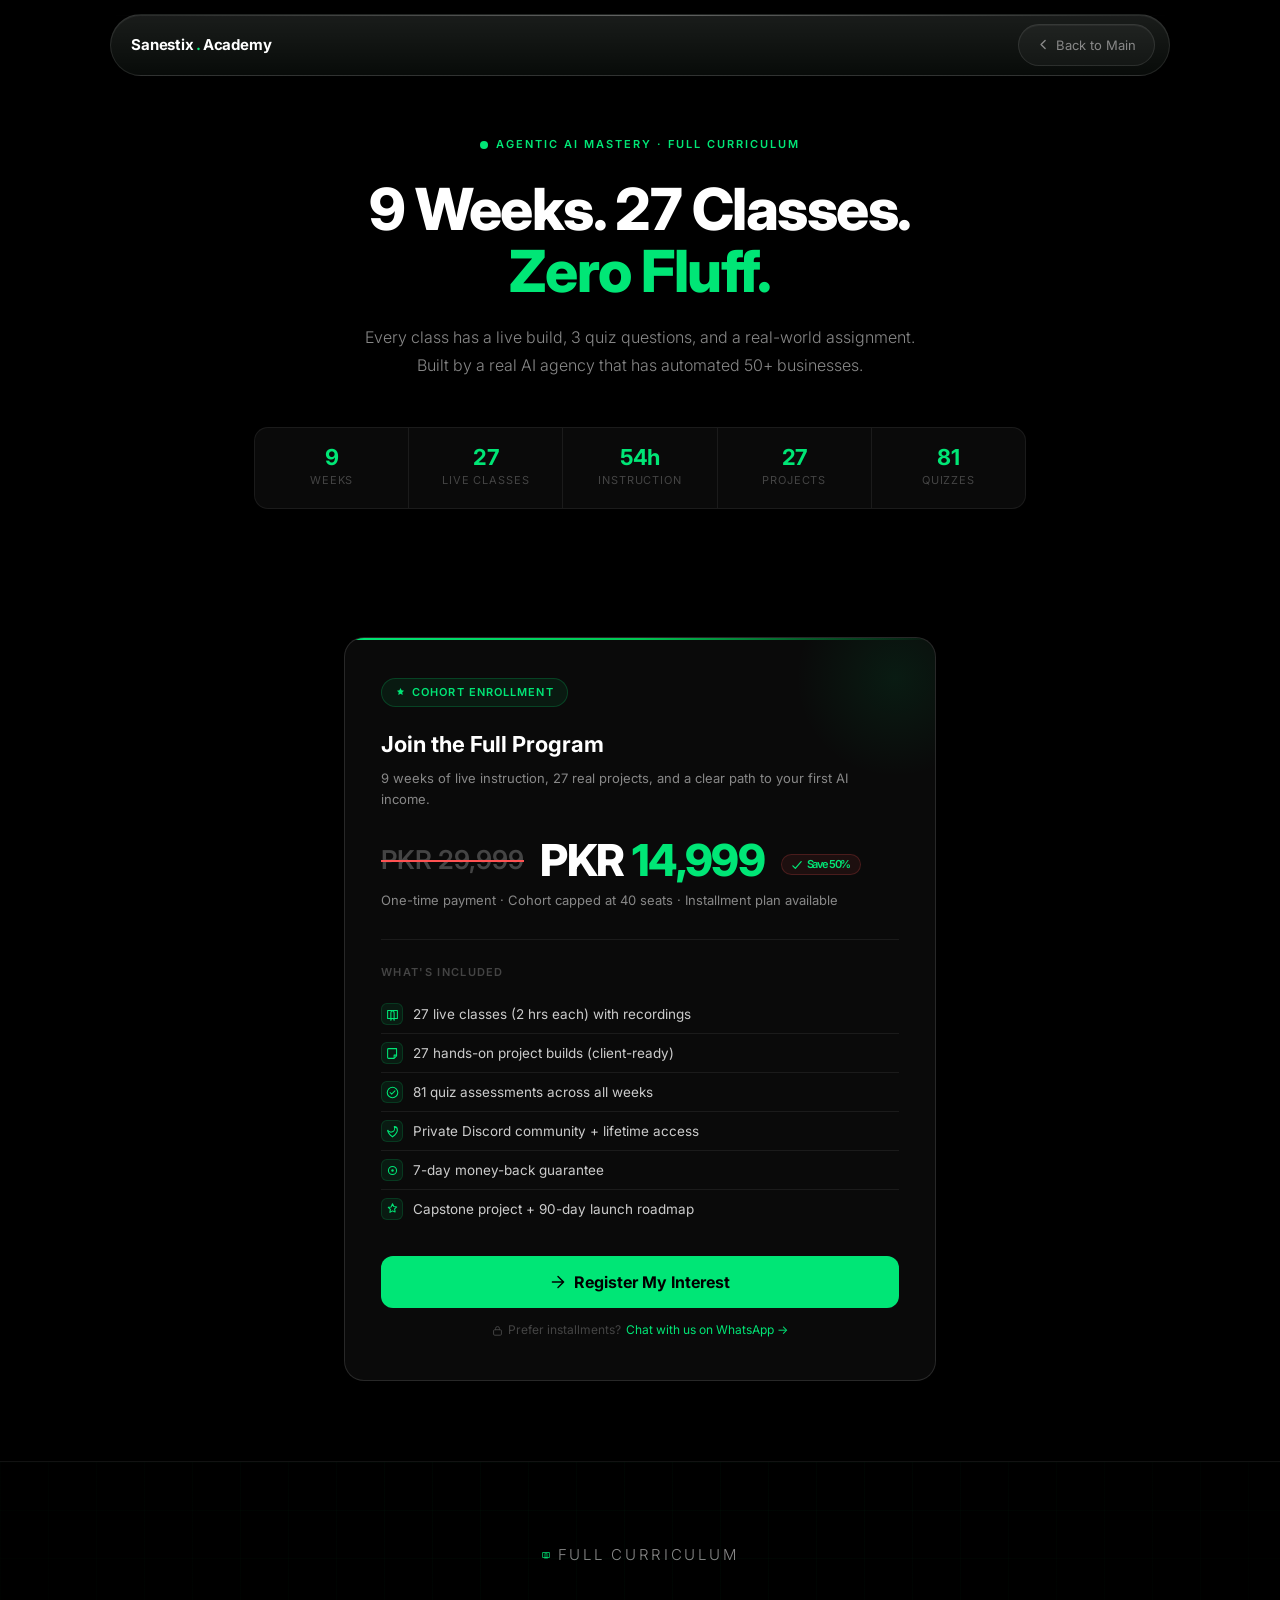
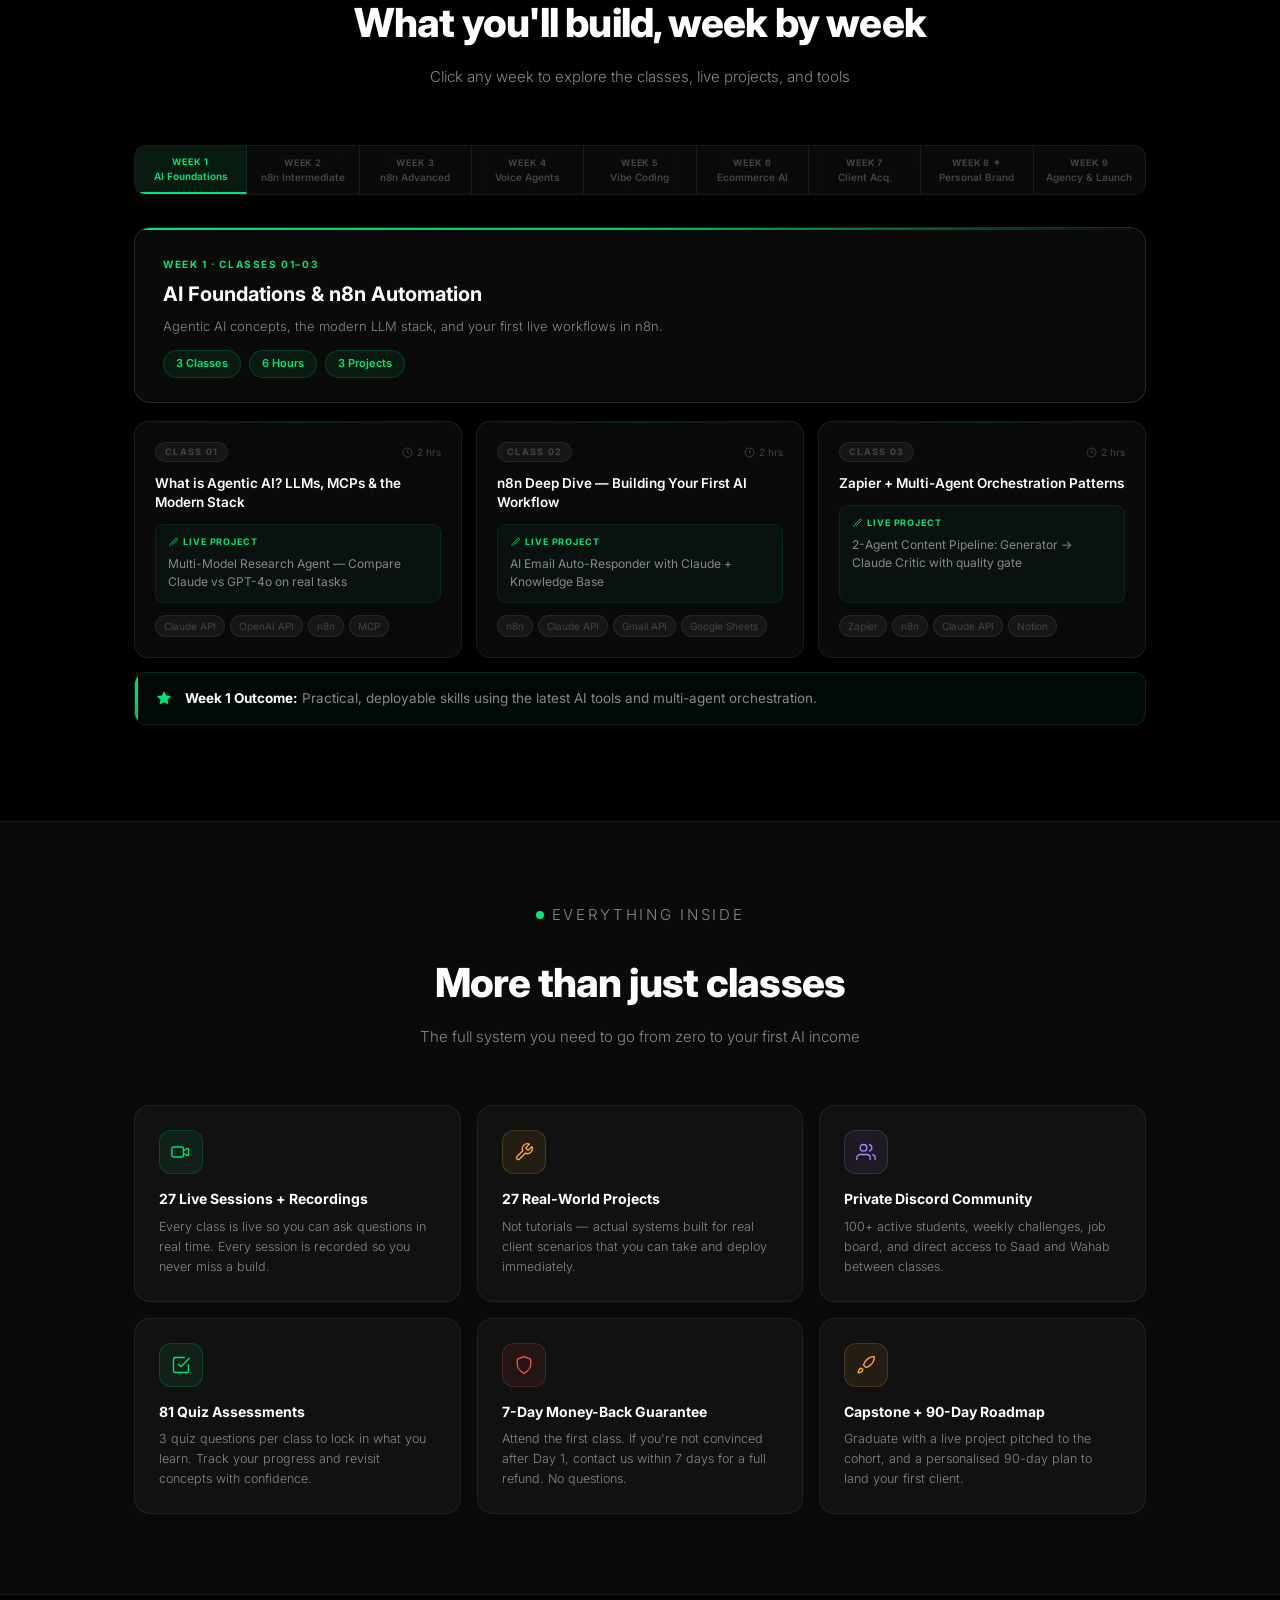
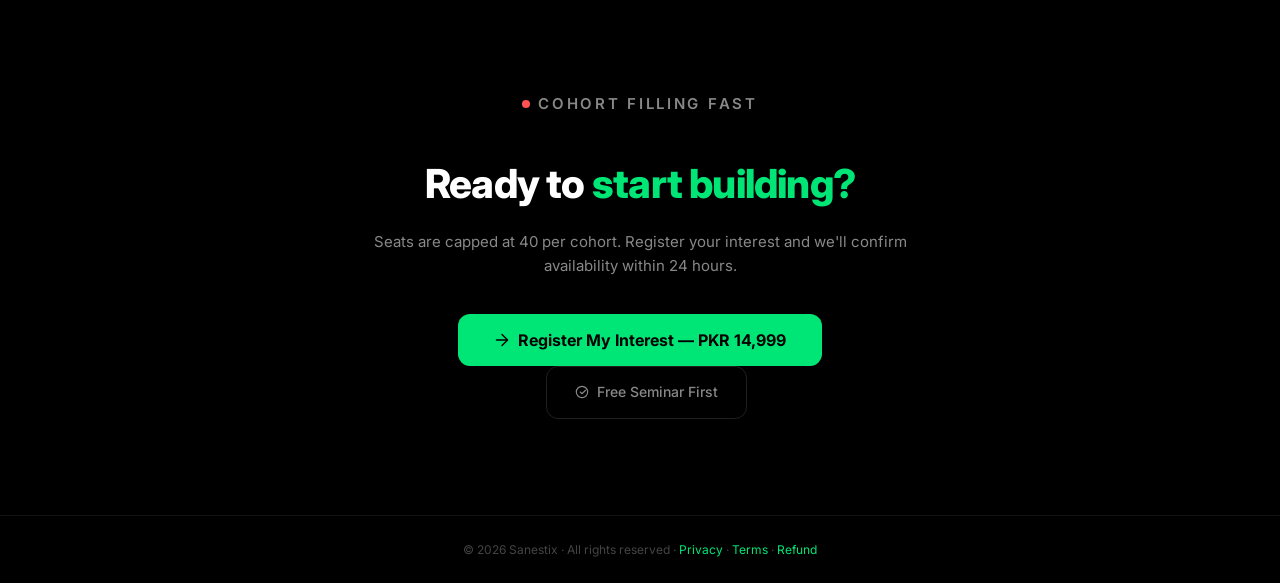
==== commit c0e5dd99: "Merge branch 'main' of https://github.com/SanestixLabs/learn.sanestix.com" ====
--- a/course.html
+++ b/course.html
@@ -571,7 +571,7 @@
 <!-- NAV -->
 <nav class="nav">
   <div class="nav-inner">
-    <a href="index.html" class="nav-logo">learn<span>.</span>sanestix</a>
+    <a href="index.html" class="nav-logo">Sanestix<span>.</span>Academy</a>
     <a href="index.html" class="nav-back">
       <svg width="13" height="13" viewBox="0 0 16 16" fill="none"><path d="M10 3L5 8l5 5" stroke="currentColor" stroke-width="1.7" stroke-linecap="round" stroke-linejoin="round"/></svg>
       Back to Main
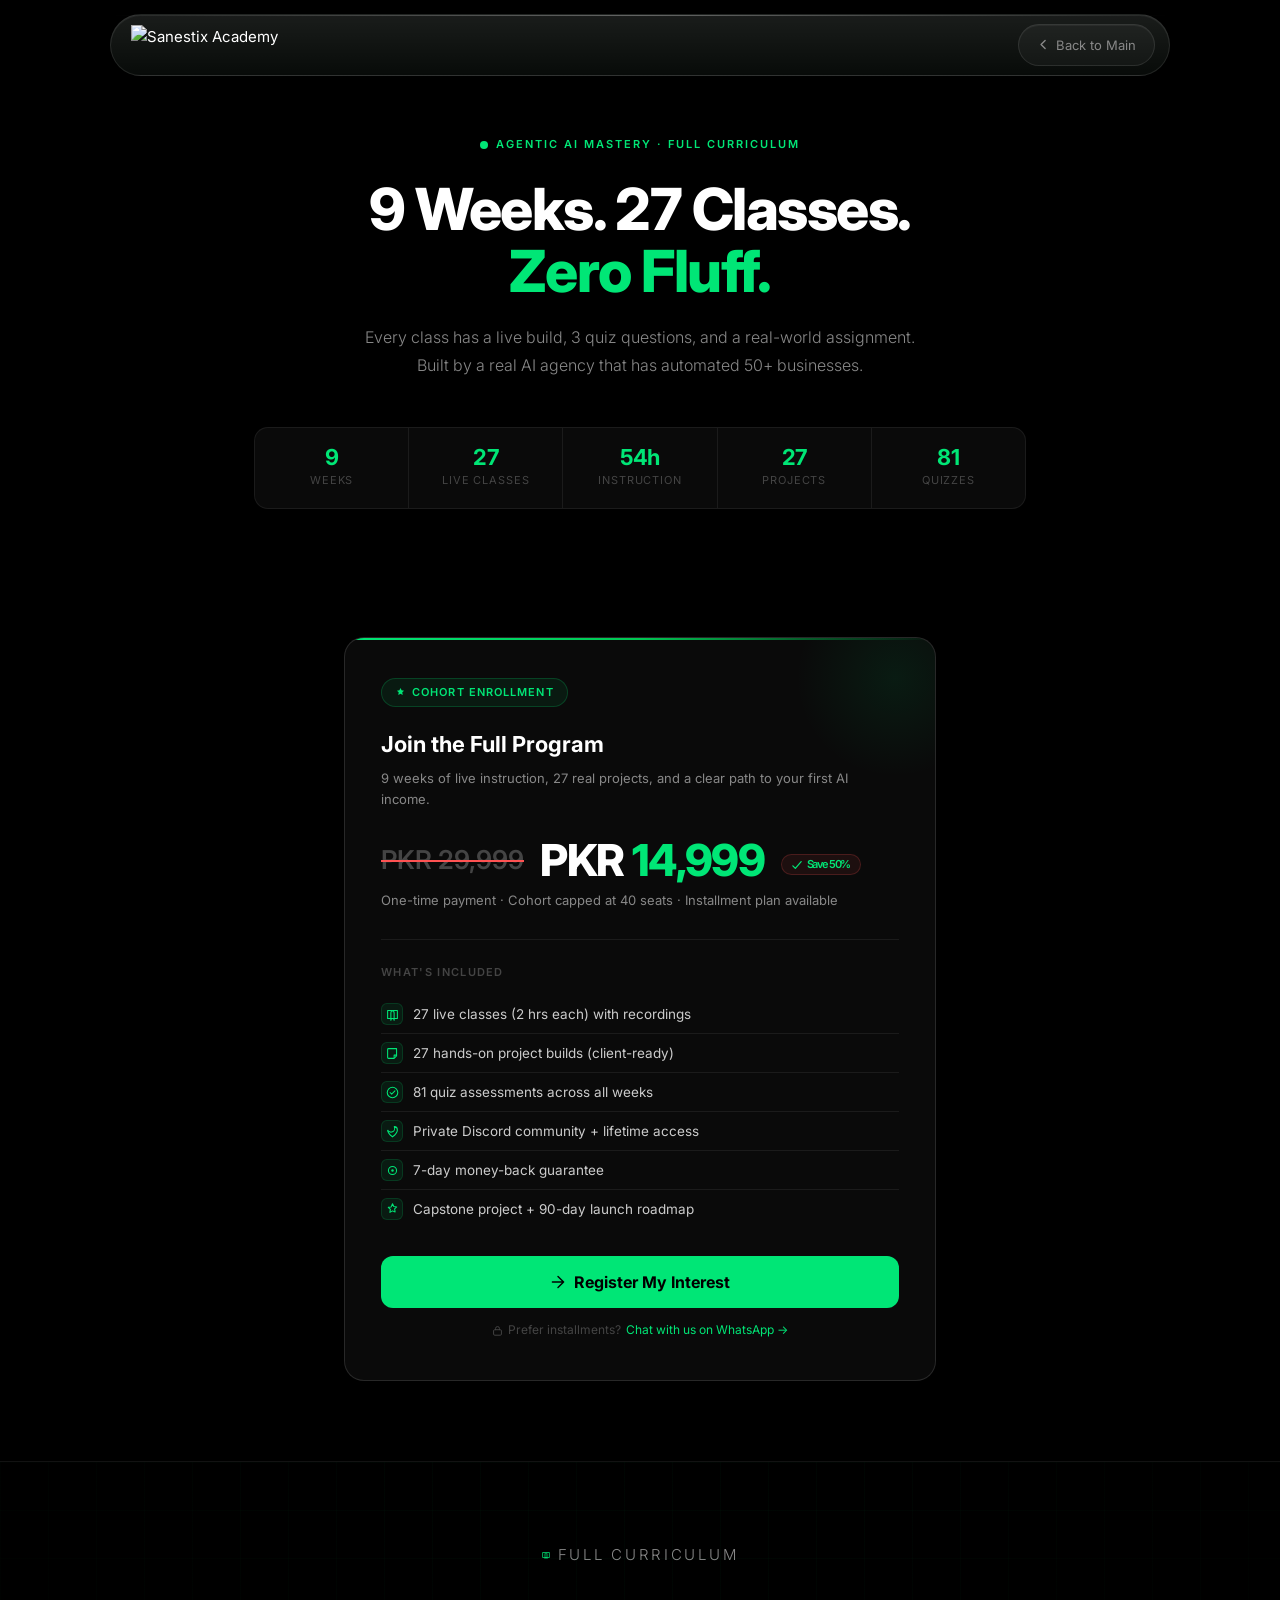
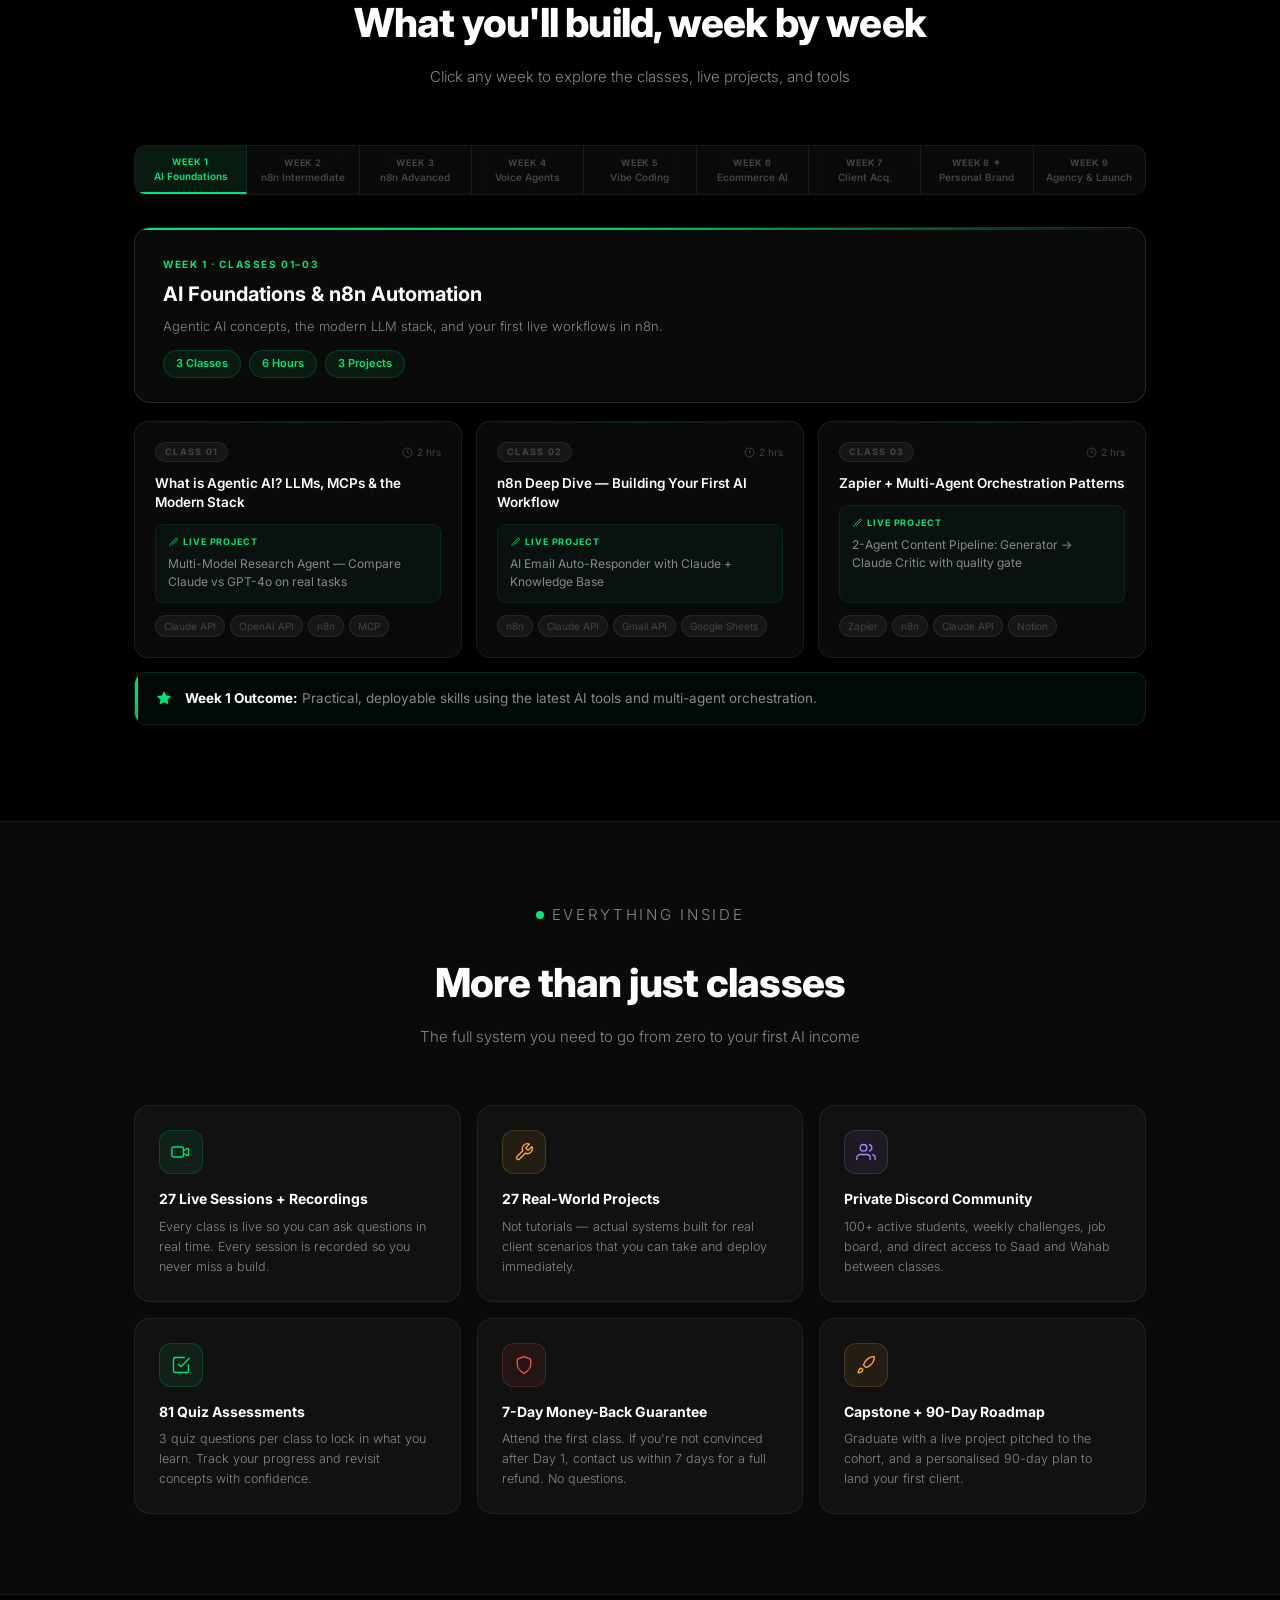
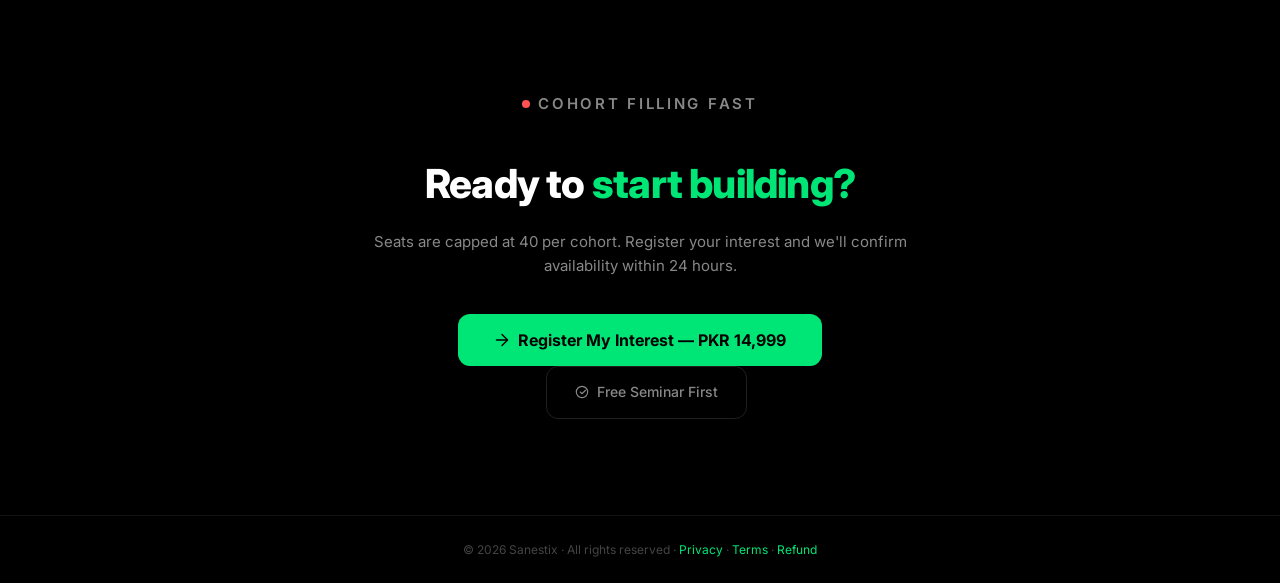
==== commit a2a0df9d: "Update course.html" ====
--- a/course.html
+++ b/course.html
@@ -2,6 +2,7 @@
 <html lang="en">
 <head>
 <meta charset="UTF-8">
+  <link rel="icon" type="image/png" href="sanestix-logo.svg">
 <meta name="viewport" content="width=device-width, initial-scale=1.0">
 <title>Course Content — Agentic AI Mastery | Sanestix</title>
 <link rel="preconnect" href="https://fonts.googleapis.com">
@@ -64,13 +65,7 @@
   width: 100%;
   display: flex; align-items: center; justify-content: space-between;
 }
-.nav-logo {
-  font-size: 15px; font-weight: 700; letter-spacing: -0.01em;
-  display: flex; align-items: center; gap: 2px;
-  color: var(--text); text-decoration: none;
-}
-.nav-logo span { color: var(--g1); }
-.nav-logo:hover { opacity: 0.85; }
+
 .nav-back {
   display: flex; align-items: center; gap: 6px;
   font-size: 13px; color: var(--text2);
@@ -564,14 +559,19 @@
   .stats-strip { flex-wrap: wrap; }
   .stat-cell { min-width: 50%; border-bottom: 1px solid var(--border); }
 }
-</style>
+      .nav-logo { display:flex; align-items:center; text-decoration:none; flex-shrink:0; transition:opacity .2s; }
+    .nav-logo:hover { opacity:0.82; }
+    .nav-logo-img { height:40px; width:auto; object-fit:contain; display:block; background:transparent; }
+    .footer-logo { margin-bottom:14px; }
+    .footer-logo-img { height:46px; width:auto; object-fit:contain; display:block; background:transparent; }
+  </style>
 </head>
 <body>
 
 <!-- NAV -->
 <nav class="nav">
   <div class="nav-inner">
-    <a href="index.html" class="nav-logo">Sanestix<span>.</span>Academy</a>
+    <a href="index.html" class="nav-logo"><img src="sanestix-logo.svg" alt="Sanestix Academy" class="nav-logo-img"></a>
     <a href="index.html" class="nav-back">
       <svg width="13" height="13" viewBox="0 0 16 16" fill="none"><path d="M10 3L5 8l5 5" stroke="currentColor" stroke-width="1.7" stroke-linecap="round" stroke-linejoin="round"/></svg>
       Back to Main
@@ -1030,10 +1030,9 @@
   var SHEET_URL = 'https://script.google.com/macros/s/AKfycbwHYXIZ1O_-dnTUvVmKXNDecWZbkb40g3RByXcODEk1hvq0uAqDw0xYeZCRwCI8A0eU/exec';
 
   fetch(SHEET_URL, {
-    method: 'POST',
-    mode: 'no-cors',
-    headers: { 'Content-Type': 'application/json' },
-    body: JSON.stringify({ name: name, phone: phone, source: 'Course Page' })
+  method: 'POST',
+  headers: { 'Content-Type': 'text/plain' },  // ← key change
+  body: JSON.stringify({ name: name, phone: phone, source: 'Course Page' })
   })
   .finally(function() {
     document.getElementById('formBody').style.display = 'none';
@@ -1042,4 +1041,4 @@
 }
 </script>
 </body>
-</html>+</html>
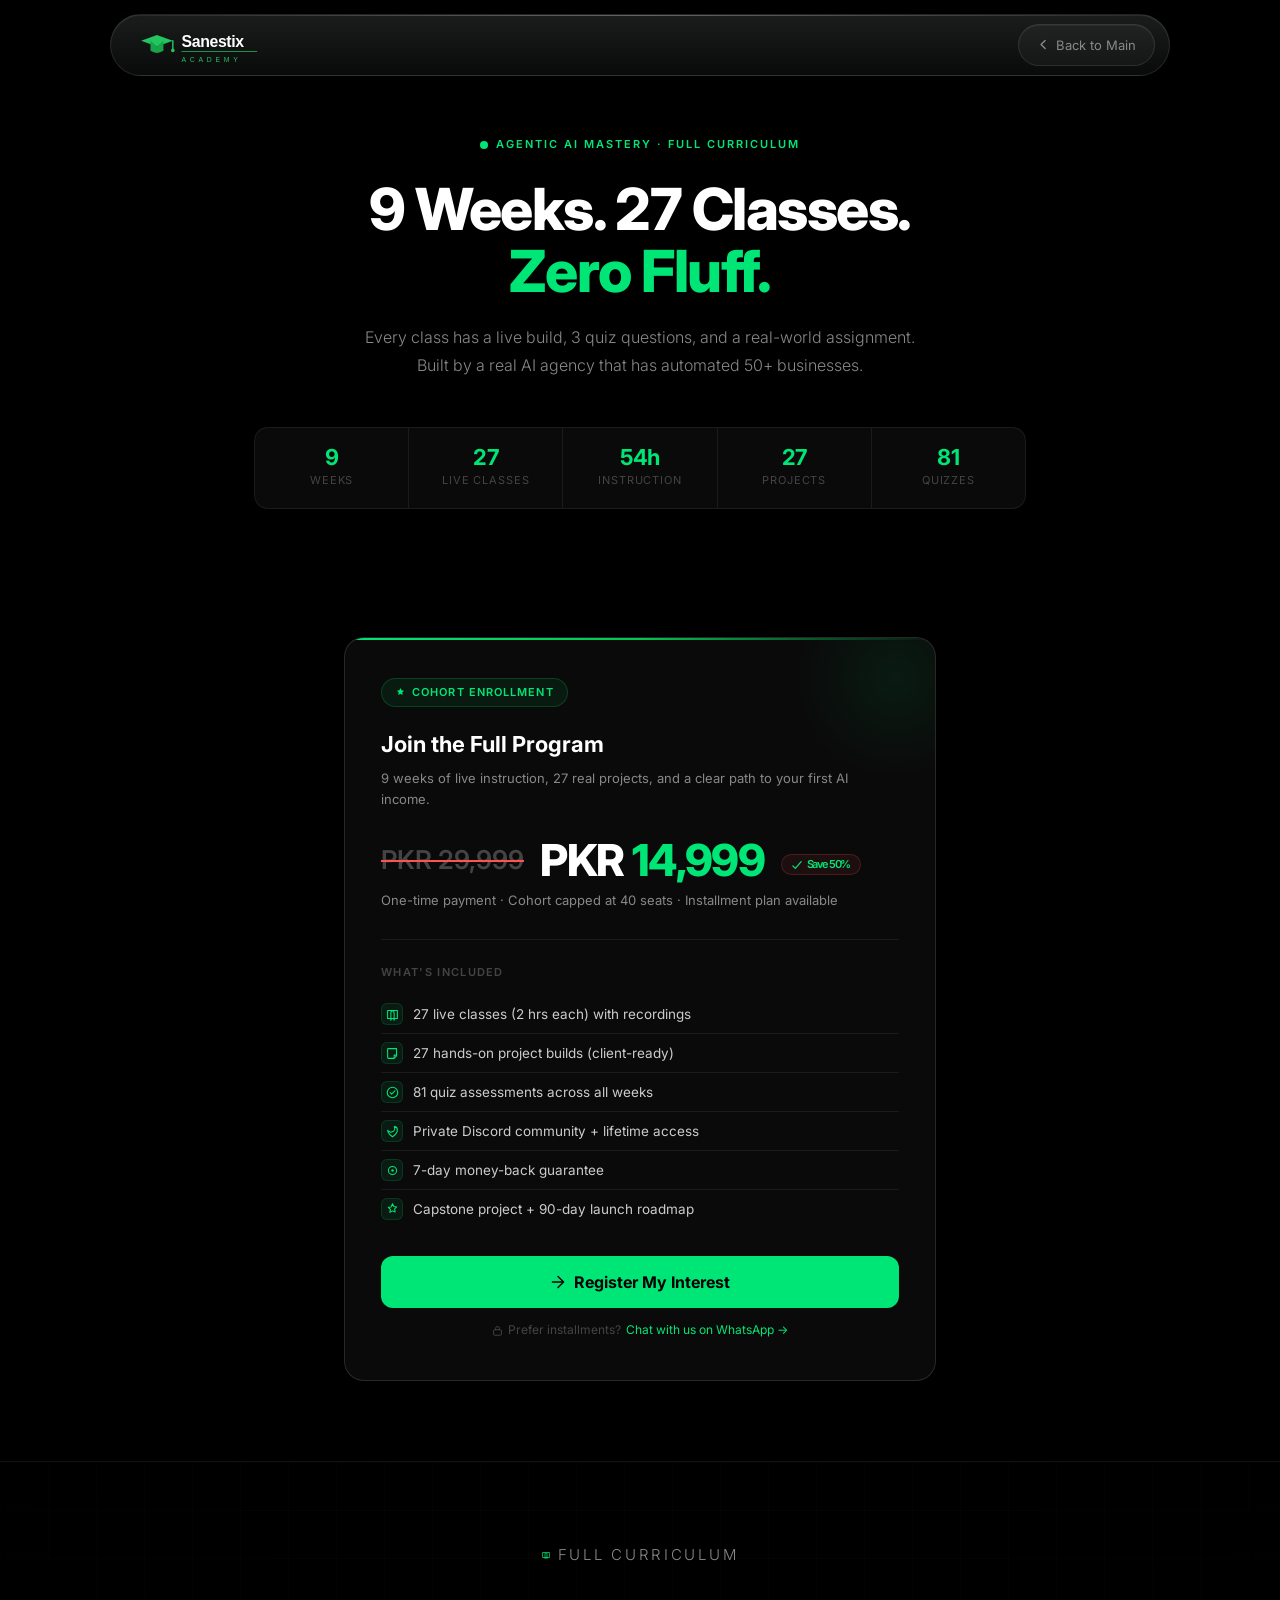
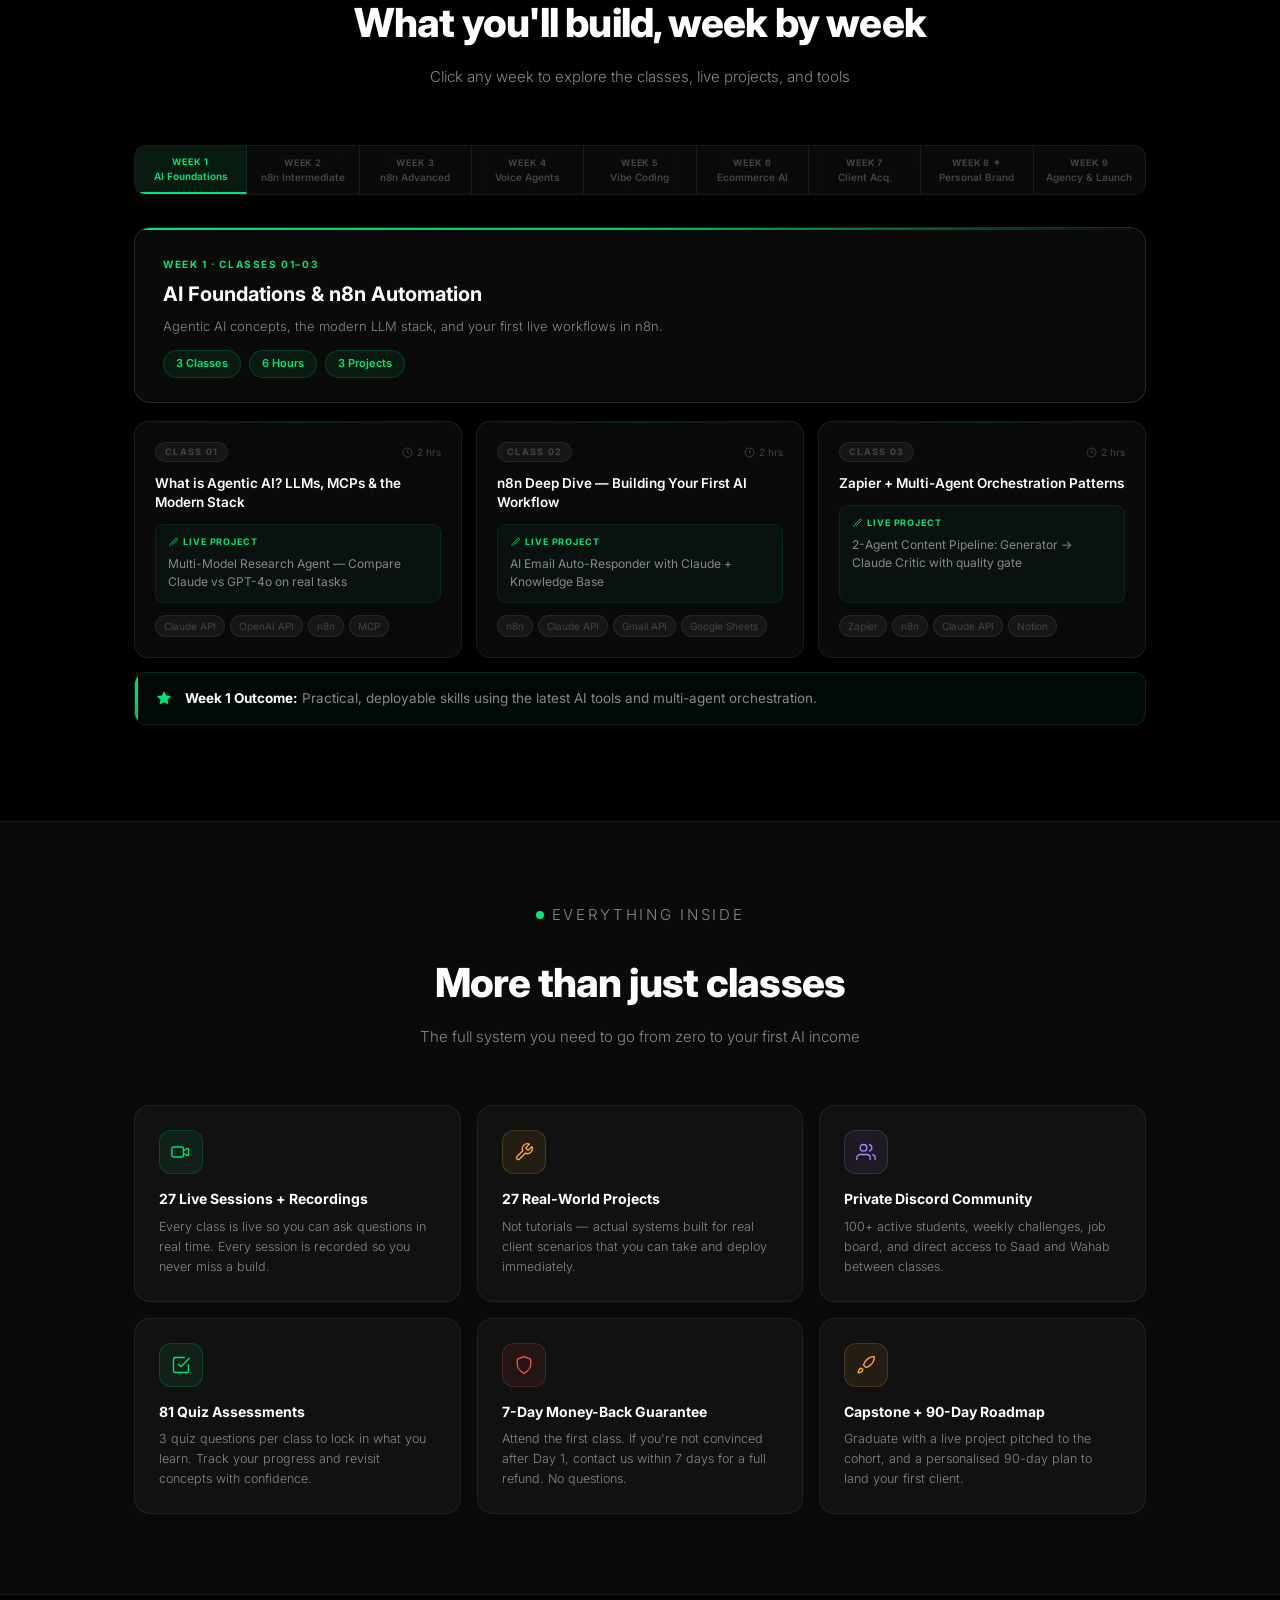
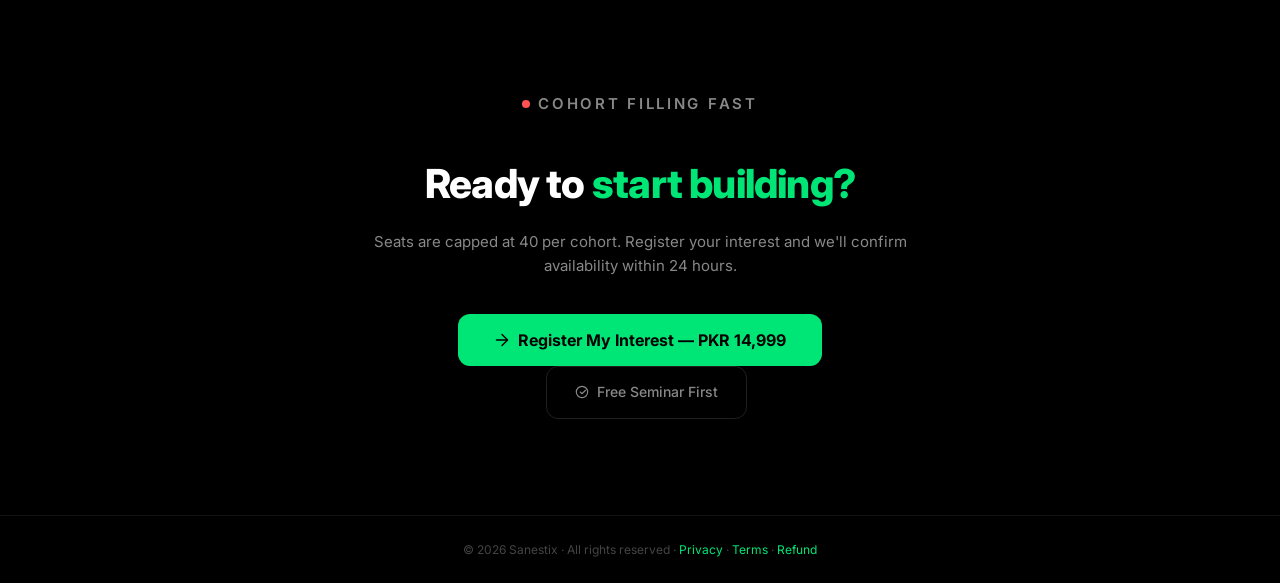
==== commit db961c44: "Update course.html" ====
--- a/course.html
+++ b/course.html
@@ -559,11 +559,11 @@
   .stats-strip { flex-wrap: wrap; }
   .stat-cell { min-width: 50%; border-bottom: 1px solid var(--border); }
 }
-      .nav-logo { display:flex; align-items:center; text-decoration:none; flex-shrink:0; transition:opacity .2s; }
+      .nav-logo { display:flex; align-items:center; flex-shrink:0; text-decoration:none; margin-right:32px; transition:opacity .2s; }
     .nav-logo:hover { opacity:0.82; }
-    .nav-logo-img { height:40px; width:auto; object-fit:contain; display:block; background:transparent; }
+    .nav-logo-img { height:46px; width:auto; display:block; }
     .footer-logo { margin-bottom:14px; }
-    .footer-logo-img { height:46px; width:auto; object-fit:contain; display:block; background:transparent; }
+    .footer-logo-img { height:46px; width:auto; display:block; }
   </style>
 </head>
 <body>
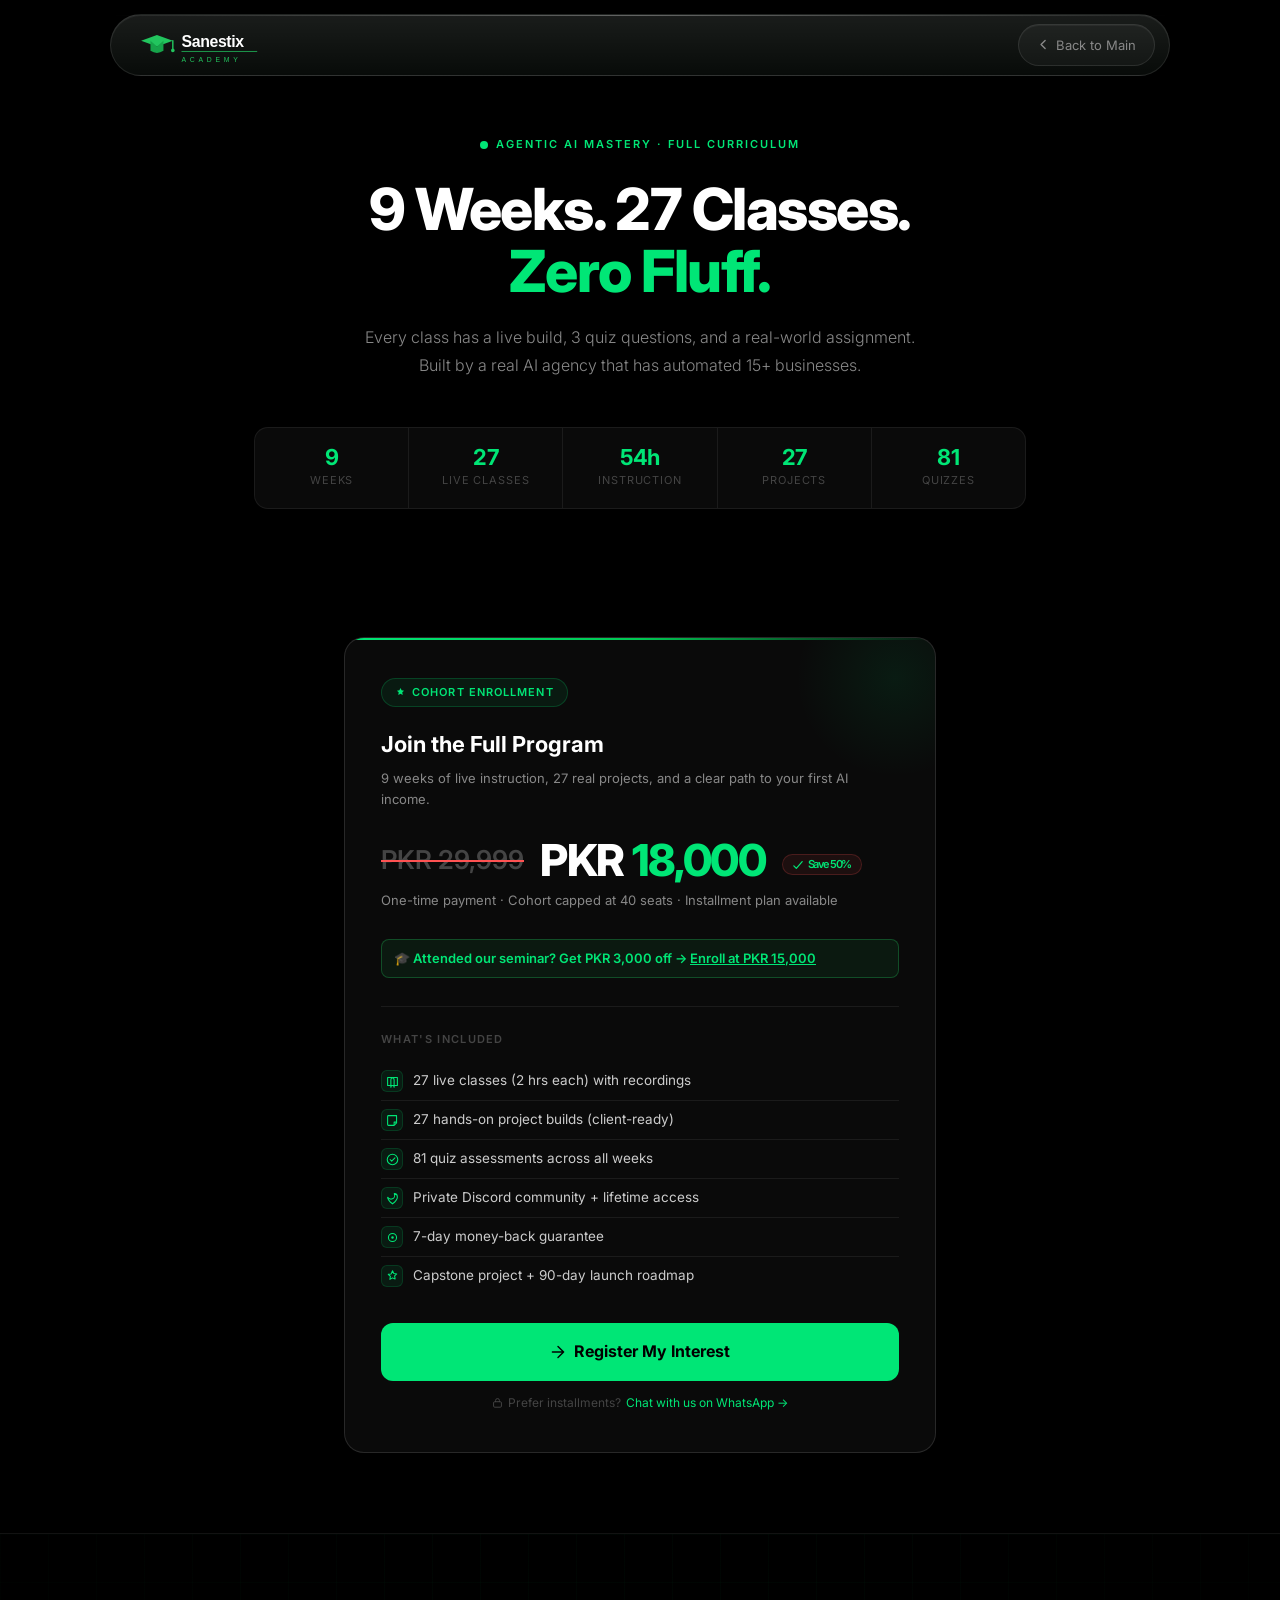
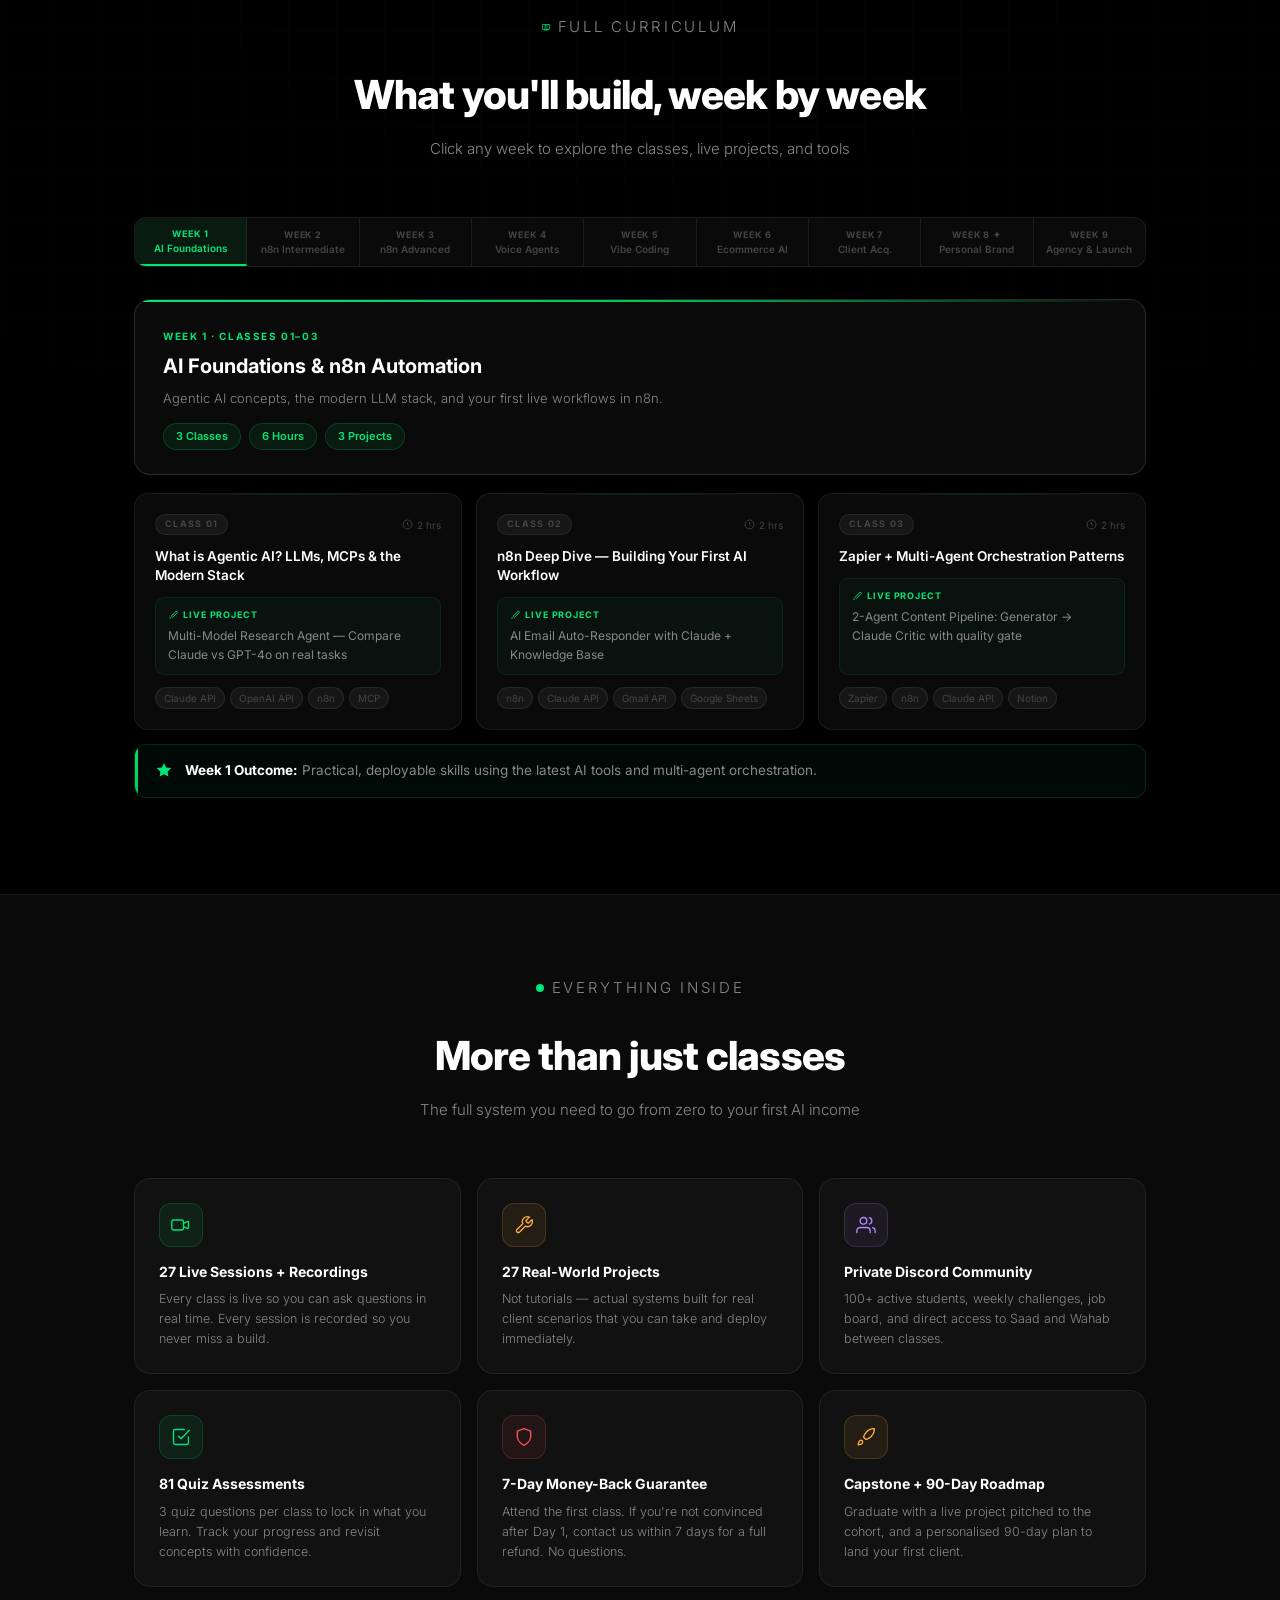
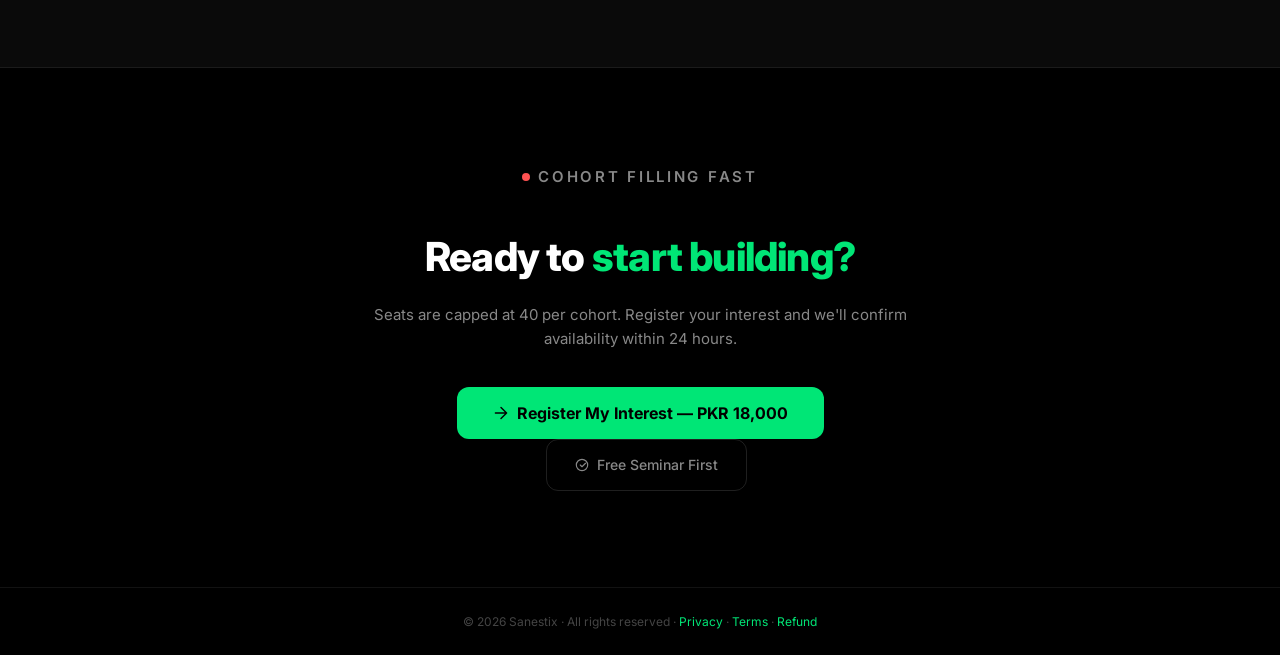
==== commit bf755483: "stats corrected" ====
--- a/course.html
+++ b/course.html
@@ -2,9 +2,29 @@
 <html lang="en">
 <head>
 <meta charset="UTF-8">
-  <link rel="icon" type="image/png" href="sanestix-logo.svg">
+  <link rel="icon" type="image/svg+xml" href="favicon.svg">
 <meta name="viewport" content="width=device-width, initial-scale=1.0">
-<title>Course Content — Agentic AI Mastery | Sanestix</title>
+<title>Course Curriculum — Agentic AI Mastery | Sanestix Academy</title>
+<meta name="description" content="Explore the full 9-week curriculum of Agentic AI Mastery by Sanestix. 27 live classes covering AI agents, automation, and real-world AI projects — zero fluff.">
+<meta name="keywords" content="AI agents curriculum, agentic AI syllabus, 9 week AI course, Sanestix course content, AI automation training">
+<meta name="author" content="Sanestix">
+<link rel="canonical" href="https://academy.sanestix.com/course.html">
+
+<!-- Open Graph / Social -->
+<meta property="og:type" content="website">
+<meta property="og:url" content="https://academy.sanestix.com/course.html">
+<meta property="og:title" content="Course Curriculum — Agentic AI Mastery | Sanestix Academy">
+<meta property="og:description" content="9 weeks. 27 classes. Full curriculum for building production AI agents. Explore the Sanestix Agentic AI Mastery program.">
+<meta property="og:image" content="https://academy.sanestix.com/og-home.png">
+<meta property="og:site_name" content="Sanestix Academy">
+
+<!-- Twitter Card -->
+<meta name="twitter:card" content="summary_large_image">
+<meta name="twitter:url" content="https://academy.sanestix.com/course.html">
+<meta name="twitter:title" content="Course Curriculum — Agentic AI Mastery | Sanestix Academy">
+<meta name="twitter:description" content="9 weeks. 27 classes. Full curriculum for building production AI agents.">
+<meta name="twitter:image" content="https://academy.sanestix.com/og-home.png">
+
 <link rel="preconnect" href="https://fonts.googleapis.com">
 <link href="https://fonts.googleapis.com/css2?family=Inter:ital,wght@0,300;0,400;0,500;0,600;0,700;0,800;0,900;1,300&display=swap" rel="stylesheet">
 <style>
@@ -565,6 +585,18 @@
     .footer-logo { margin-bottom:14px; }
     .footer-logo-img { height:46px; width:auto; display:block; }
   </style>
+
+<!-- Schema.org: BreadcrumbList -->
+<script type="application/ld+json">
+{
+  "@context": "https://schema.org",
+  "@type": "BreadcrumbList",
+  "itemListElement": [
+    { "@type": "ListItem", "position": 1, "name": "Sanestix Academy", "item": "https://academy.sanestix.com/" },
+    { "@type": "ListItem", "position": 2, "name": "Full Curriculum", "item": "https://academy.sanestix.com/course.html" }
+  ]
+}
+</script>
 </head>
 <body>
 
@@ -586,7 +618,7 @@
     Agentic AI Mastery · Full Curriculum
   </div>
   <h1>9 Weeks. 27 Classes.<br><em>Zero Fluff.</em></h1>
-  <p class="hero-sub">Every class has a live build, 3 quiz questions, and a real-world assignment. Built by a real AI agency that has automated 50+ businesses.</p>
+        <p class="hero-sub">Every class has a live build, 3 quiz questions, and a real-world assignment. Built by a real AI agency that has automated 15+ businesses.</p>
 
   <div class="stats-strip">
     <div class="stat-cell">
@@ -629,7 +661,7 @@
 
     <div class="price-row">
       <div class="price-old">PKR 29,999</div>
-      <div class="price-new">PKR <span>14,999</span>
+      <div class="price-new">PKR <span>18,000</span>
         <span class="save-badge">
           <svg width="10" height="10" viewBox="0 0 12 12" fill="none"><polyline points="1,7 4,10 11,2" stroke="currentColor" stroke-width="1.5" stroke-linecap="round" stroke-linejoin="round"/></svg>
           Save 50%
@@ -637,6 +669,9 @@
       </div>
     </div>
     <p class="price-note">One-time payment · Cohort capped at 40 seats · Installment plan available</p>
+    <p class="price-note" style="background:rgba(34,197,94,0.08);border:1px solid rgba(34,197,94,0.3);border-radius:8px;padding:8px 12px;color:var(--g1);font-weight:600;">
+      🎓 Attended our seminar? Get PKR 3,000 off → <a href="enroll.html?ref=seminar" style="color:var(--g1);text-decoration:underline;">Enroll at PKR 15,000</a>
+    </p>
 
     <div class="pricing-divider"></div>
 
@@ -681,10 +716,10 @@
       </div>
     </div>
 
-    <button class="enroll-btn" onclick="openModal()">
+    <a href="enroll.html" class="enroll-btn" style="display:inline-flex;align-items:center;gap:8px;text-decoration:none;">
       <svg width="16" height="16" viewBox="0 0 20 20" fill="none"><path d="M3 10h14M10 3l7 7-7 7" stroke="#000" stroke-width="1.8" stroke-linecap="round" stroke-linejoin="round"/></svg>
       Register My Interest
-    </button>
+    </a>
     <p class="installment-note">
       <svg width="11" height="11" viewBox="0 0 14 14" fill="none"><rect x="2" y="6" width="10" height="7" rx="1.5" stroke="currentColor" stroke-width="1.2"/><path d="M4.5 6V4.5a2.5 2.5 0 015 0V6" stroke="currentColor" stroke-width="1.2" stroke-linecap="round"/></svg>
       Prefer installments? <a href="https://wa.me/923014422951" target="_blank">Chat with us on WhatsApp →</a>
@@ -945,9 +980,9 @@
   <h2>Ready to <em>start building?</em></h2>
   <p>Seats are capped at 40 per cohort. Register your interest and we'll confirm availability within 24 hours.</p>
   <div>
-    <button class="btn-green" onclick="openModal()">
+    <button class="btn-green" onclick="window.location.href='enroll.html'">
       <svg width="16" height="16" viewBox="0 0 20 20" fill="none"><path d="M3 10h14M10 3l7 7-7 7" stroke="#000" stroke-width="1.8" stroke-linecap="round" stroke-linejoin="round"/></svg>
-      Register My Interest — PKR 14,999
+      Register My Interest — PKR 18,000
     </button>
     <a href="seminar.html" class="btn-ghost">
       <svg width="14" height="14" viewBox="0 0 16 16" fill="none"><circle cx="8" cy="8" r="6.5" stroke="currentColor" stroke-width="1.3"/><path d="M6 8l2 2 4-4" stroke="currentColor" stroke-width="1.3" stroke-linecap="round" stroke-linejoin="round"/></svg>
@@ -967,8 +1002,8 @@
   <div class="modal" id="modal">
     <button class="modal-close" onclick="closeModal()">×</button>
     <div id="formBody">
-      <h2>Register Your Interest</h2>
-      <p>We'll confirm your spot and cohort details within 24 hours on WhatsApp.</p>
+      <h2>Reserve Your Seat</h2>
+      <p>Takes 30 seconds. We'll confirm your spot and cohort details within 24 hours on WhatsApp.</p>
       <div class="field">
         <label>Full Name</label>
         <input type="text" id="m-name" placeholder="Ahmad Raza" autocomplete="name">
@@ -977,9 +1012,13 @@
         <label>WhatsApp Number</label>
         <input type="tel" id="m-phone" placeholder="+92 300 0000000" autocomplete="tel">
       </div>
+      <div class="field">
+        <label>Email Address</label>
+        <input type="email" id="m-email" placeholder="you@example.com" autocomplete="email">
+      </div>
       <button class="modal-btn" id="submitBtn" onclick="submitForm()">
         <svg width="14" height="14" viewBox="0 0 16 16" fill="none"><polyline points="2,8 6,12 14,4" stroke="#000" stroke-width="2" stroke-linecap="round" stroke-linejoin="round"/></svg>
-        Confirm My Interest →
+        Secure My Seat — Cohort 3 →
       </button>
       <p class="privacy">
         <svg width="11" height="11" viewBox="0 0 14 14" fill="none"><rect x="2" y="6" width="10" height="7" rx="1.5" stroke="currentColor" stroke-width="1.2"/><path d="M4.5 6V4.5a2.5 2.5 0 015 0V6" stroke="currentColor" stroke-width="1.2" stroke-linecap="round"/></svg>
@@ -1020,6 +1059,7 @@
 function submitForm() {
   var name  = document.getElementById('m-name').value.trim();
   var phone = document.getElementById('m-phone').value.trim();
+  var email = document.getElementById('m-email').value.trim();
   if (!name)  { document.getElementById('m-name').focus(); return; }
   if (!phone) { document.getElementById('m-phone').focus(); return; }
 
@@ -1027,17 +1067,36 @@
   btn.disabled = true;
   btn.innerHTML = 'Saving...';
 
-  var SHEET_URL = 'https://script.google.com/macros/s/AKfycbwHYXIZ1O_-dnTUvVmKXNDecWZbkb40g3RByXcODEk1hvq0uAqDw0xYeZCRwCI8A0eU/exec';
-
-  fetch(SHEET_URL, {
-  method: 'POST',
-  headers: { 'Content-Type': 'text/plain' },  // ← key change
-  body: JSON.stringify({ name: name, phone: phone, source: 'Course Page' })
-  })
-  .finally(function() {
+  var payload = { name: name, phone: phone, email: email, source: 'Course Page', timestamp: new Date().toISOString() };
+
+  // 1. Google Sheet
+  var SHEET_URL = 'https://script.google.com/macros/s/AKfycbwPKuJlo5_uF_M__tvl1ZR3OSrgAGGqvRKkBhhlf4BEuX3SevAdqOE6ZxaxdNVmND0/exec';
+  fetch(SHEET_URL, { method: 'POST', headers: { 'Content-Type': 'text/plain' }, body: JSON.stringify(payload) });
+
+  // 2. HubSpot
+  var HS_PORTAL = '246014293';
+  var HS_FORM   = '5b76cd83-2f33-426d-afe1-60da1d224f30';
+  if (HS_PORTAL !== 'YOUR_HUBSPOT_PORTAL_ID') {
+    fetch('https://api.hsforms.com/submissions/v3/integration/submit/' + HS_PORTAL + '/' + HS_FORM, {
+      method: 'POST',
+      headers: { 'Content-Type': 'application/json' },
+      body: JSON.stringify({
+        fields: [
+          { name: 'firstname', value: name },
+          { name: 'phone',     value: phone },
+          { name: 'email',     value: email || 'noemail@placeholder.com' },
+          { name: 'website',   value: 'Course Page' }
+        ],
+        context: { pageUri: window.location.href, pageName: document.title }
+      })
+    });
+  }
+
+  // Show success regardless
+  setTimeout(function() {
     document.getElementById('formBody').style.display = 'none';
     document.getElementById('successState').style.display = 'block';
-  });
+  }, 800);
 }
 </script>
 </body>
